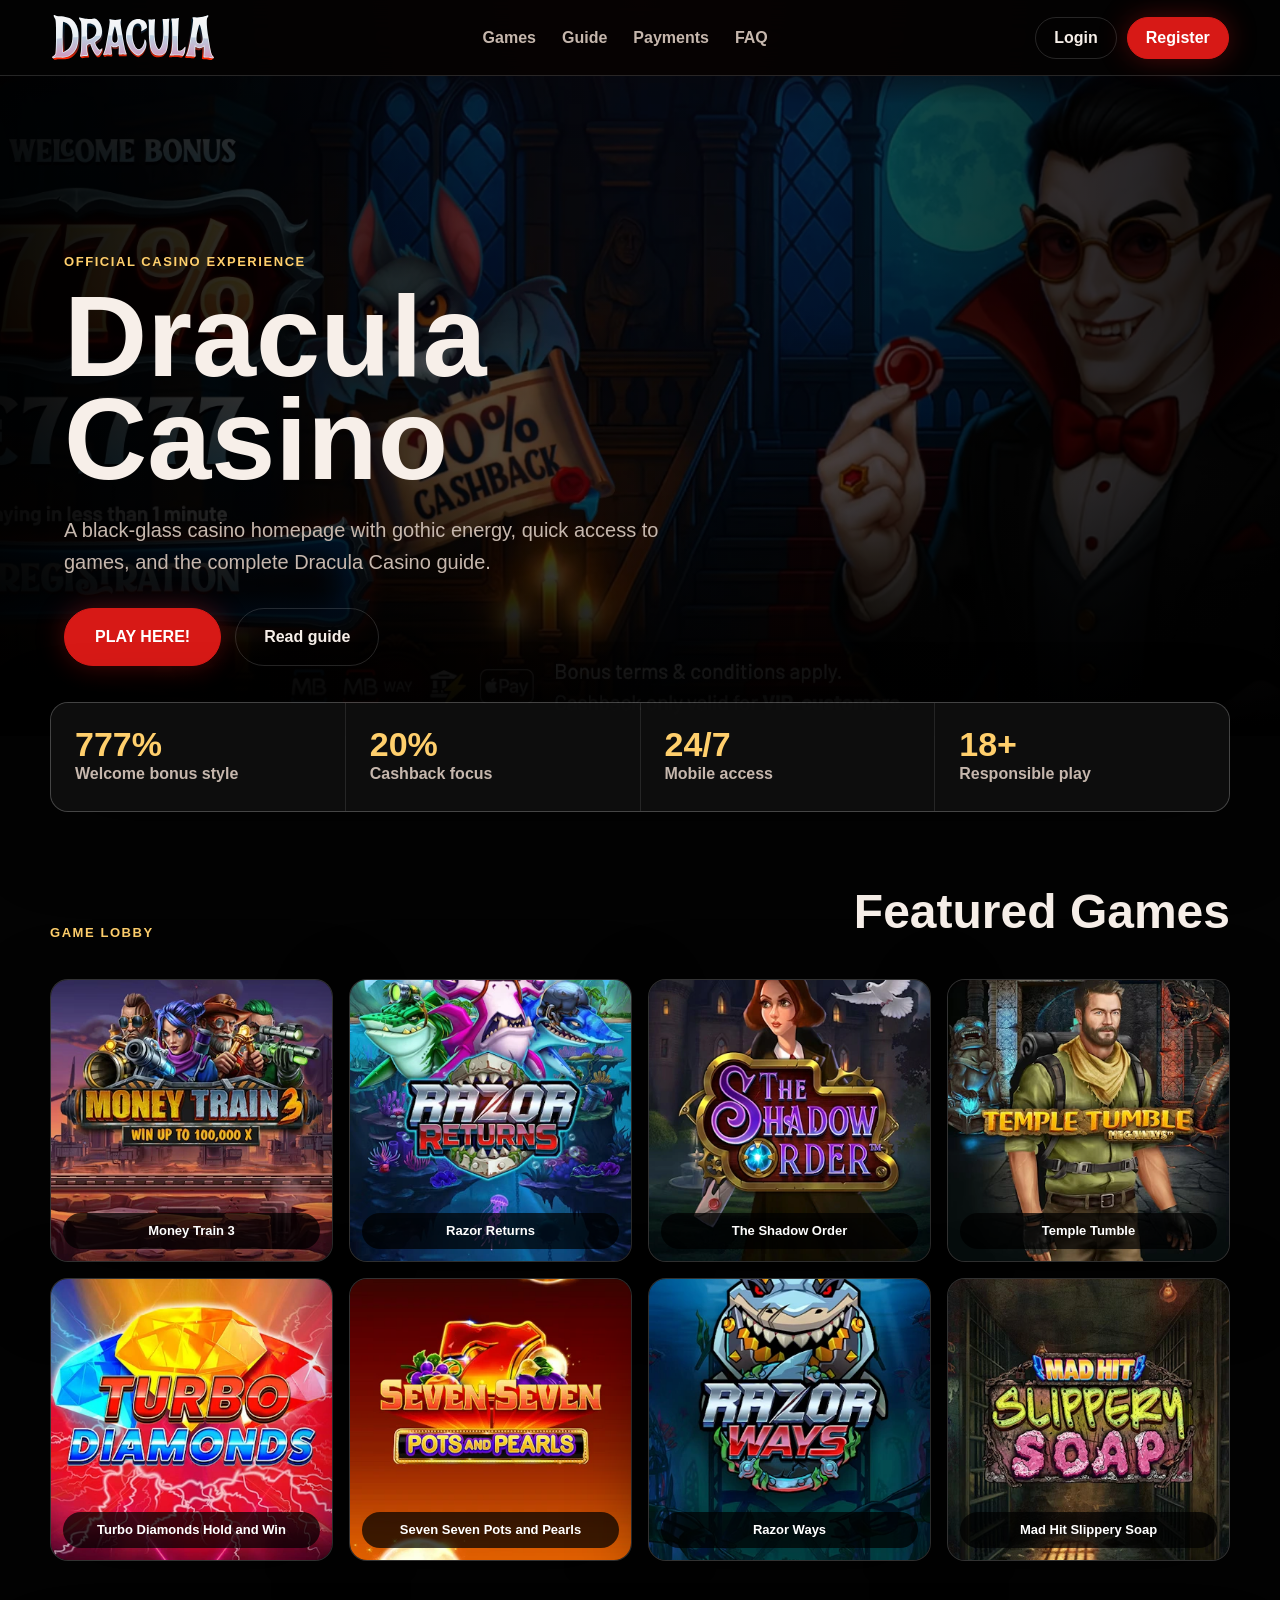
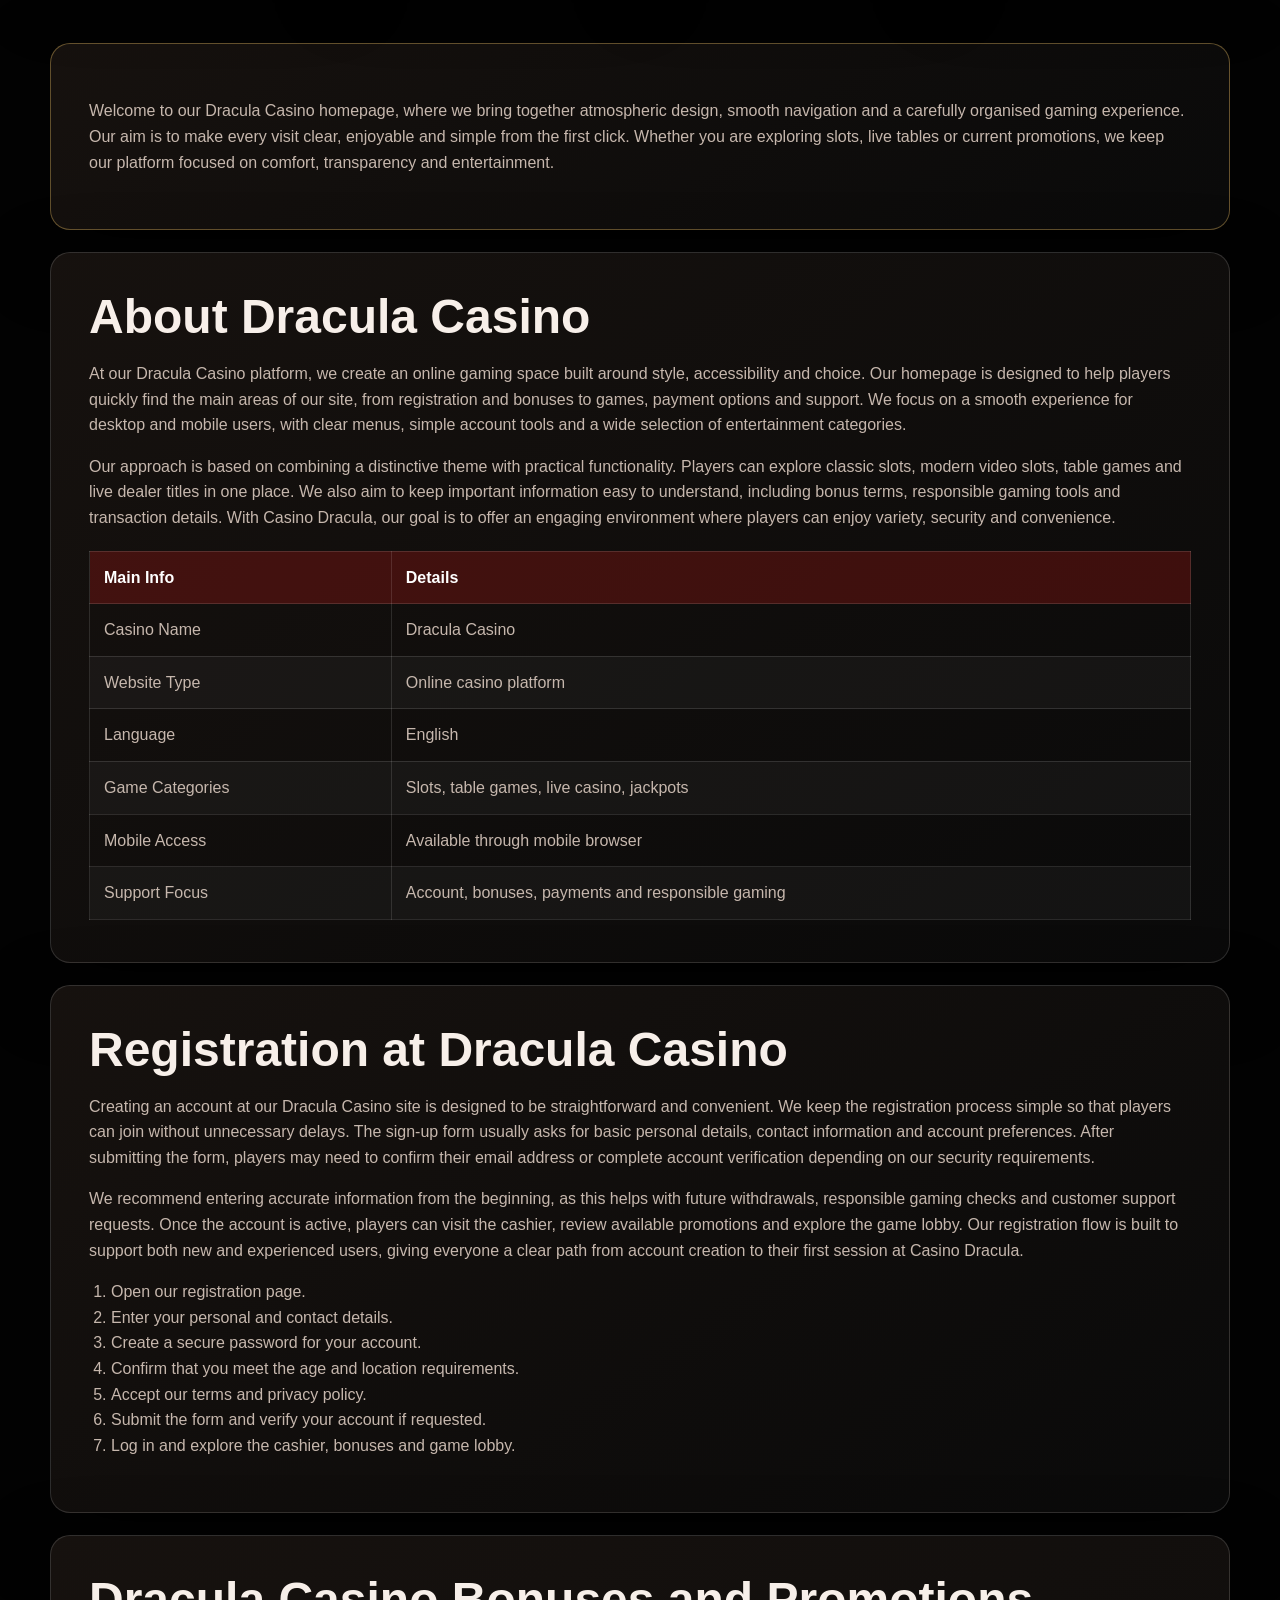
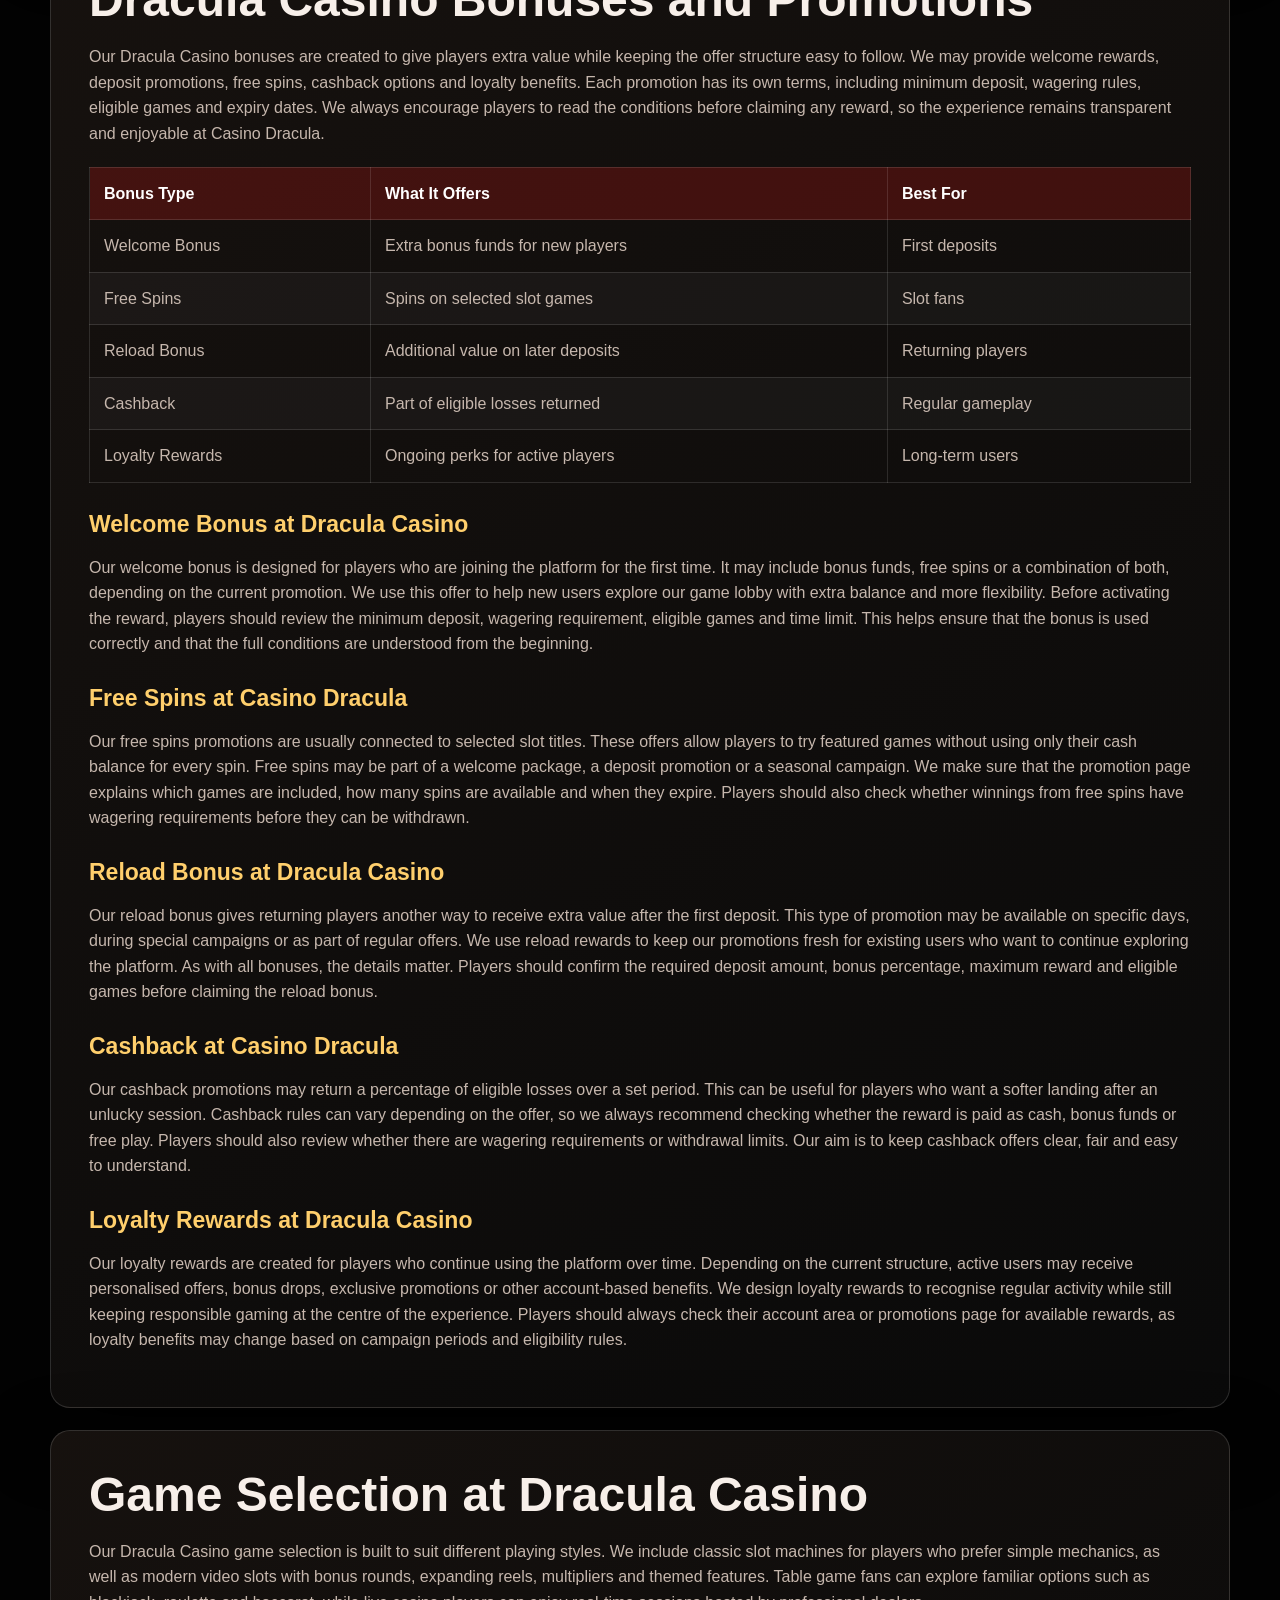
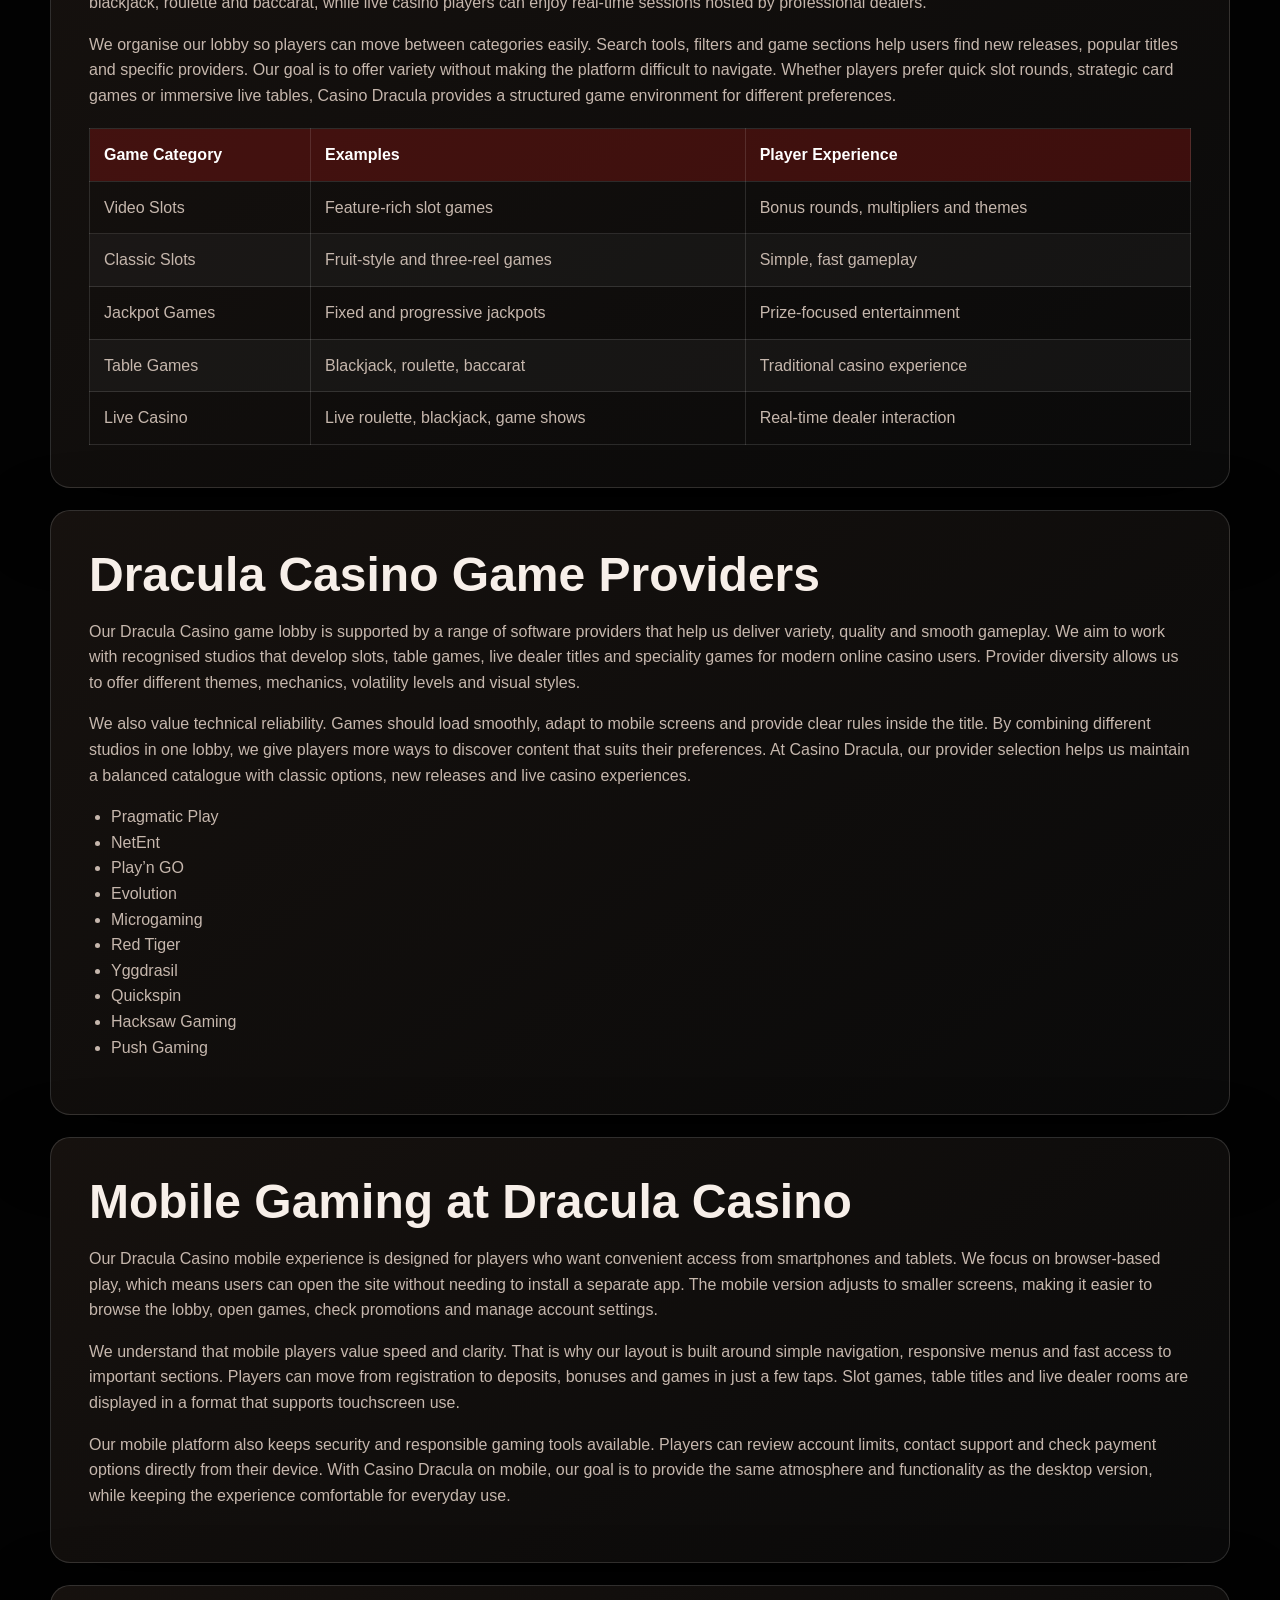
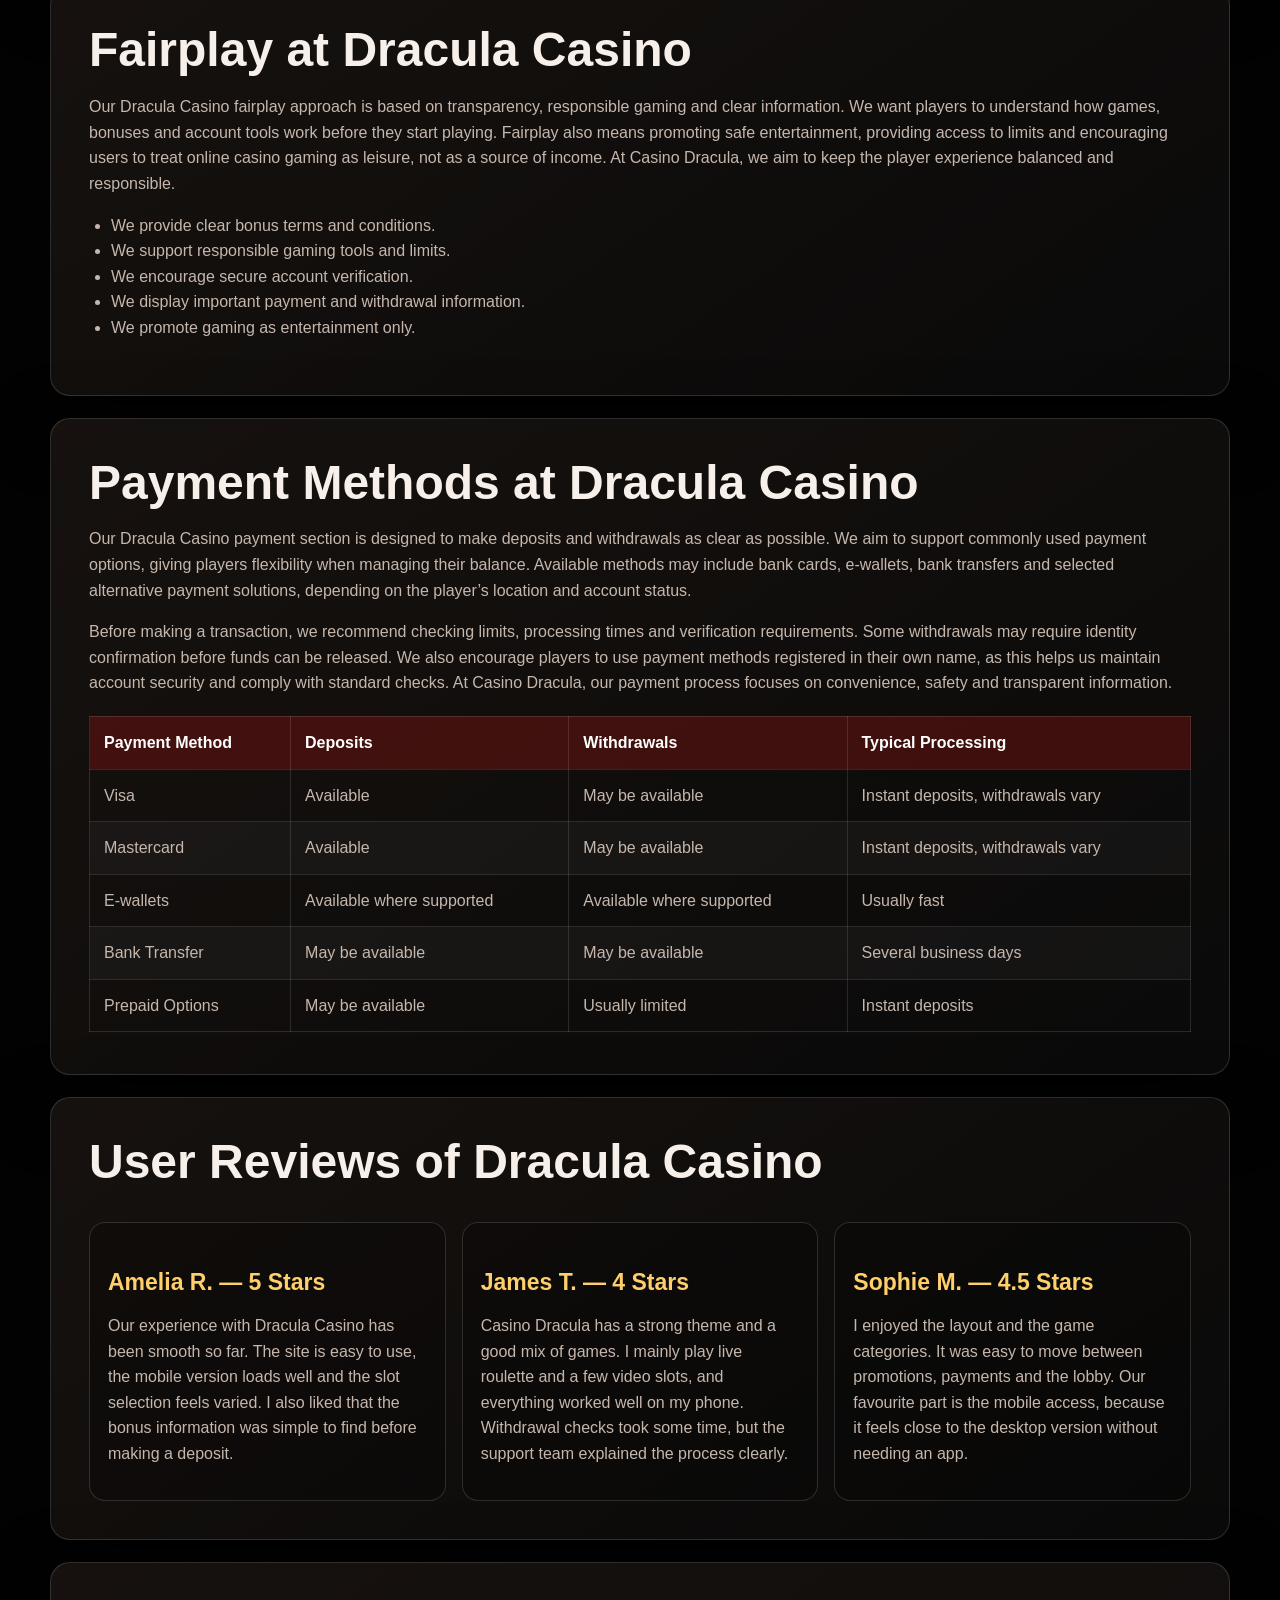
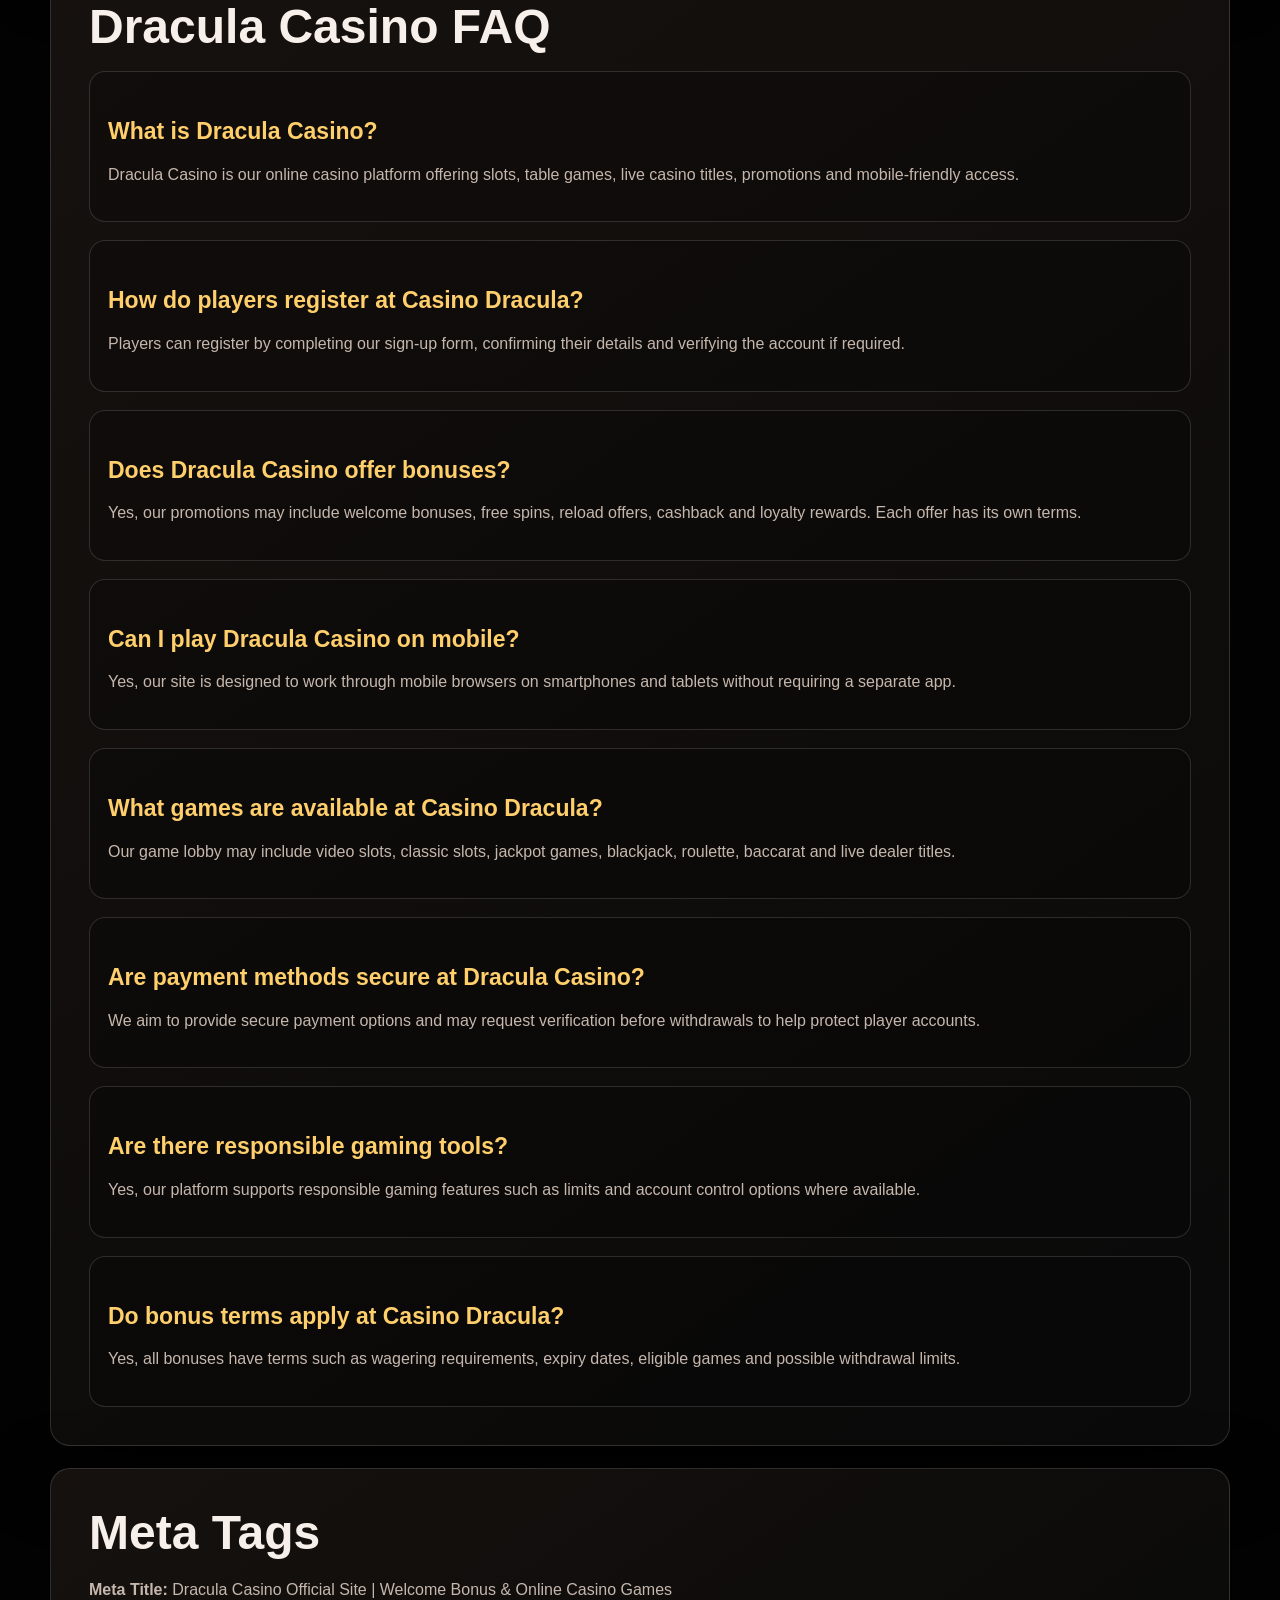
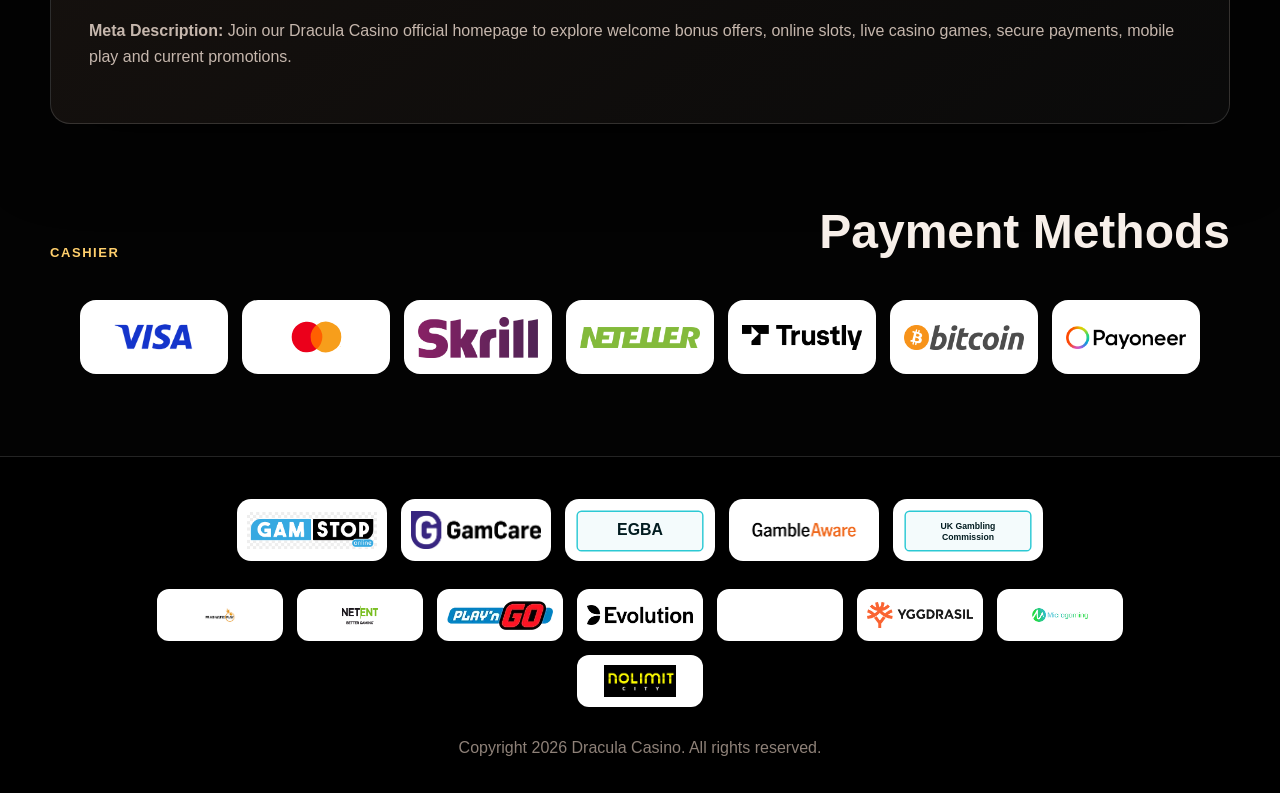
==== en-gb/index.html @ e49989ea "Add en-gb canonical home" ====
<!DOCTYPE html>
<html lang="en-GB">
<head>
  <meta charset="UTF-8">
  <meta name="viewport" content="width=device-width, initial-scale=1.0">
  <meta name="description" content="Join our Dracula Casino official homepage to explore welcome bonus offers, online slots, live casino games, secure payments, mobile play and current promotions.">
  <title>Dracula Casino Official Site | Welcome Bonus &amp; Online Casino Games</title>
  <link rel="canonical" href="/en-gb/">
  <link rel="alternate" hreflang="en" href="/en-gb/">
  <link rel="icon" href="../dracula casino images/favicon (6).ico">
  <link rel="stylesheet" href="../styles.css">
</head>
<body>
  <header class="site-header">
    <a class="brand" href="/" aria-label="Dracula Casino home">
      <img src="../dracula casino images/dracula casino.svg" alt="Dracula Casino logo">
    </a>
    <nav class="main-nav" aria-label="Main navigation">
      <a href="#games">Games</a>
      <a href="#content">Guide</a>
      <a href="#payments">Payments</a>
      <a href="#faq">FAQ</a>
    </nav>
    <div class="header-actions">
      <a class="ghost-button" href="/go/">Login</a>
      <a class="solid-button" href="/go/">Register</a>
    </div>
  </header>

  <main>
    <section class="hero">
      <div class="hero-bg">
        <img src="../dracula casino images/dracula casino.webp" alt="Dracula Casino banner">
      </div>
      <div class="hero-content">
        <p class="eyebrow">Official Casino Experience</p>
        <h1>Dracula Casino</h1>
        <p class="hero-text">A black-glass casino homepage with gothic energy, quick access to games, and the complete Dracula Casino guide.</p>
        <div class="hero-actions">
          <a class="cta-button" href="/go/">Play here!</a>
          <a class="outline-button" href="#content">Read guide</a>
        </div>
      </div>
    </section>

    <section class="stats-strip" aria-label="Casino highlights">
      <div><strong>777%</strong><span>Welcome bonus style</span></div>
      <div><strong>20%</strong><span>Cashback focus</span></div>
      <div><strong>24/7</strong><span>Mobile access</span></div>
      <div><strong>18+</strong><span>Responsible play</span></div>
    </section>

    <section class="games-band" id="games" aria-labelledby="games-title">
      <div class="section-heading">
        <p class="eyebrow">Game lobby</p>
        <h2 id="games-title">Featured Games</h2>
      </div>
      <div class="games-grid">
          <article class="game-card"><img src="../game images/money-train-3.webp" alt="Money Train 3"><span>Money Train 3</span></article>
          <article class="game-card"><img src="../game images/razor-returns.webp" alt="Razor Returns"><span>Razor Returns</span></article>
          <article class="game-card"><img src="../game images/the-shadow-order-pushgaming.webp" alt="The Shadow Order"><span>The Shadow Order</span></article>
          <article class="game-card"><img src="../game images/temple-tumble.webp" alt="Temple Tumble"><span>Temple Tumble</span></article>
          <article class="game-card"><img src="../game images/turbo-diamonds-hold-and-win.webp" alt="Turbo Diamonds Hold and Win"><span>Turbo Diamonds Hold and Win</span></article>
          <article class="game-card"><img src="../game images/seven-seven-pots-and-pearls.webp" alt="Seven Seven Pots and Pearls"><span>Seven Seven Pots and Pearls</span></article>
          <article class="game-card"><img src="../game images/razor-ways.webp" alt="Razor Ways"><span>Razor Ways</span></article>
          <article class="game-card"><img src="../game images/mad-hit-slippery-soap.webp" alt="Mad Hit Slippery Soap"><span>Mad Hit Slippery Soap</span></article>
      </div>
    </section>

    <section class="content-shell" id="content" aria-label="Dracula Casino homepage content">
      <section>
  <p>Welcome to our Dracula Casino homepage, where we bring together atmospheric design, smooth navigation and a carefully organised gaming experience. Our aim is to make every visit clear, enjoyable and simple from the first click. Whether you are exploring slots, live tables or current promotions, we keep our platform focused on comfort, transparency and entertainment.</p>
</section>

<section>
  <h2>About Dracula Casino</h2>
  <p>At our Dracula Casino platform, we create an online gaming space built around style, accessibility and choice. Our homepage is designed to help players quickly find the main areas of our site, from registration and bonuses to games, payment options and support. We focus on a smooth experience for desktop and mobile users, with clear menus, simple account tools and a wide selection of entertainment categories.</p>
  <p>Our approach is based on combining a distinctive theme with practical functionality. Players can explore classic slots, modern video slots, table games and live dealer titles in one place. We also aim to keep important information easy to understand, including bonus terms, responsible gaming tools and transaction details. With Casino Dracula, our goal is to offer an engaging environment where players can enjoy variety, security and convenience.</p>

  <table>
    <thead>
      <tr>
        <th>Main Info</th>
        <th>Details</th>
      </tr>
    </thead>
    <tbody>
      <tr>
        <td>Casino Name</td>
        <td>Dracula Casino</td>
      </tr>
      <tr>
        <td>Website Type</td>
        <td>Online casino platform</td>
      </tr>
      <tr>
        <td>Language</td>
        <td>English</td>
      </tr>
      <tr>
        <td>Game Categories</td>
        <td>Slots, table games, live casino, jackpots</td>
      </tr>
      <tr>
        <td>Mobile Access</td>
        <td>Available through mobile browser</td>
      </tr>
      <tr>
        <td>Support Focus</td>
        <td>Account, bonuses, payments and responsible gaming</td>
      </tr>
    </tbody>
  </table>
</section>

<section>
  <h2>Registration at Dracula Casino</h2>
  <p>Creating an account at our Dracula Casino site is designed to be straightforward and convenient. We keep the registration process simple so that players can join without unnecessary delays. The sign-up form usually asks for basic personal details, contact information and account preferences. After submitting the form, players may need to confirm their email address or complete account verification depending on our security requirements.</p>
  <p>We recommend entering accurate information from the beginning, as this helps with future withdrawals, responsible gaming checks and customer support requests. Once the account is active, players can visit the cashier, review available promotions and explore the game lobby. Our registration flow is built to support both new and experienced users, giving everyone a clear path from account creation to their first session at Casino Dracula.</p>

  <ol>
    <li>Open our registration page.</li>
    <li>Enter your personal and contact details.</li>
    <li>Create a secure password for your account.</li>
    <li>Confirm that you meet the age and location requirements.</li>
    <li>Accept our terms and privacy policy.</li>
    <li>Submit the form and verify your account if requested.</li>
    <li>Log in and explore the cashier, bonuses and game lobby.</li>
  </ol>
</section>

<section>
  <h2>Dracula Casino Bonuses and Promotions</h2>
  <p>Our Dracula Casino bonuses are created to give players extra value while keeping the offer structure easy to follow. We may provide welcome rewards, deposit promotions, free spins, cashback options and loyalty benefits. Each promotion has its own terms, including minimum deposit, wagering rules, eligible games and expiry dates. We always encourage players to read the conditions before claiming any reward, so the experience remains transparent and enjoyable at Casino Dracula.</p>

  <table>
    <thead>
      <tr>
        <th>Bonus Type</th>
        <th>What It Offers</th>
        <th>Best For</th>
      </tr>
    </thead>
    <tbody>
      <tr>
        <td>Welcome Bonus</td>
        <td>Extra bonus funds for new players</td>
        <td>First deposits</td>
      </tr>
      <tr>
        <td>Free Spins</td>
        <td>Spins on selected slot games</td>
        <td>Slot fans</td>
      </tr>
      <tr>
        <td>Reload Bonus</td>
        <td>Additional value on later deposits</td>
        <td>Returning players</td>
      </tr>
      <tr>
        <td>Cashback</td>
        <td>Part of eligible losses returned</td>
        <td>Regular gameplay</td>
      </tr>
      <tr>
        <td>Loyalty Rewards</td>
        <td>Ongoing perks for active players</td>
        <td>Long-term users</td>
      </tr>
    </tbody>
  </table>

  <h3>Welcome Bonus at Dracula Casino</h3>
  <p>Our welcome bonus is designed for players who are joining the platform for the first time. It may include bonus funds, free spins or a combination of both, depending on the current promotion. We use this offer to help new users explore our game lobby with extra balance and more flexibility. Before activating the reward, players should review the minimum deposit, wagering requirement, eligible games and time limit. This helps ensure that the bonus is used correctly and that the full conditions are understood from the beginning.</p>

  <h3>Free Spins at Casino Dracula</h3>
  <p>Our free spins promotions are usually connected to selected slot titles. These offers allow players to try featured games without using only their cash balance for every spin. Free spins may be part of a welcome package, a deposit promotion or a seasonal campaign. We make sure that the promotion page explains which games are included, how many spins are available and when they expire. Players should also check whether winnings from free spins have wagering requirements before they can be withdrawn.</p>

  <h3>Reload Bonus at Dracula Casino</h3>
  <p>Our reload bonus gives returning players another way to receive extra value after the first deposit. This type of promotion may be available on specific days, during special campaigns or as part of regular offers. We use reload rewards to keep our promotions fresh for existing users who want to continue exploring the platform. As with all bonuses, the details matter. Players should confirm the required deposit amount, bonus percentage, maximum reward and eligible games before claiming the reload bonus.</p>

  <h3>Cashback at Casino Dracula</h3>
  <p>Our cashback promotions may return a percentage of eligible losses over a set period. This can be useful for players who want a softer landing after an unlucky session. Cashback rules can vary depending on the offer, so we always recommend checking whether the reward is paid as cash, bonus funds or free play. Players should also review whether there are wagering requirements or withdrawal limits. Our aim is to keep cashback offers clear, fair and easy to understand.</p>

  <h3>Loyalty Rewards at Dracula Casino</h3>
  <p>Our loyalty rewards are created for players who continue using the platform over time. Depending on the current structure, active users may receive personalised offers, bonus drops, exclusive promotions or other account-based benefits. We design loyalty rewards to recognise regular activity while still keeping responsible gaming at the centre of the experience. Players should always check their account area or promotions page for available rewards, as loyalty benefits may change based on campaign periods and eligibility rules.</p>
</section>

<section>
  <h2>Game Selection at Dracula Casino</h2>
  <p>Our Dracula Casino game selection is built to suit different playing styles. We include classic slot machines for players who prefer simple mechanics, as well as modern video slots with bonus rounds, expanding reels, multipliers and themed features. Table game fans can explore familiar options such as blackjack, roulette and baccarat, while live casino players can enjoy real-time sessions hosted by professional dealers.</p>
  <p>We organise our lobby so players can move between categories easily. Search tools, filters and game sections help users find new releases, popular titles and specific providers. Our goal is to offer variety without making the platform difficult to navigate. Whether players prefer quick slot rounds, strategic card games or immersive live tables, Casino Dracula provides a structured game environment for different preferences.</p>

  <table>
    <thead>
      <tr>
        <th>Game Category</th>
        <th>Examples</th>
        <th>Player Experience</th>
      </tr>
    </thead>
    <tbody>
      <tr>
        <td>Video Slots</td>
        <td>Feature-rich slot games</td>
        <td>Bonus rounds, multipliers and themes</td>
      </tr>
      <tr>
        <td>Classic Slots</td>
        <td>Fruit-style and three-reel games</td>
        <td>Simple, fast gameplay</td>
      </tr>
      <tr>
        <td>Jackpot Games</td>
        <td>Fixed and progressive jackpots</td>
        <td>Prize-focused entertainment</td>
      </tr>
      <tr>
        <td>Table Games</td>
        <td>Blackjack, roulette, baccarat</td>
        <td>Traditional casino experience</td>
      </tr>
      <tr>
        <td>Live Casino</td>
        <td>Live roulette, blackjack, game shows</td>
        <td>Real-time dealer interaction</td>
      </tr>
    </tbody>
  </table>
</section>

<section>
  <h2>Dracula Casino Game Providers</h2>
  <p>Our Dracula Casino game lobby is supported by a range of software providers that help us deliver variety, quality and smooth gameplay. We aim to work with recognised studios that develop slots, table games, live dealer titles and speciality games for modern online casino users. Provider diversity allows us to offer different themes, mechanics, volatility levels and visual styles.</p>
  <p>We also value technical reliability. Games should load smoothly, adapt to mobile screens and provide clear rules inside the title. By combining different studios in one lobby, we give players more ways to discover content that suits their preferences. At Casino Dracula, our provider selection helps us maintain a balanced catalogue with classic options, new releases and live casino experiences.</p>

  <ul>
    <li>Pragmatic Play</li>
    <li>NetEnt</li>
    <li>Play’n GO</li>
    <li>Evolution</li>
    <li>Microgaming</li>
    <li>Red Tiger</li>
    <li>Yggdrasil</li>
    <li>Quickspin</li>
    <li>Hacksaw Gaming</li>
    <li>Push Gaming</li>
  </ul>
</section>

<section>
  <h2>Mobile Gaming at Dracula Casino</h2>
  <p>Our Dracula Casino mobile experience is designed for players who want convenient access from smartphones and tablets. We focus on browser-based play, which means users can open the site without needing to install a separate app. The mobile version adjusts to smaller screens, making it easier to browse the lobby, open games, check promotions and manage account settings.</p>
  <p>We understand that mobile players value speed and clarity. That is why our layout is built around simple navigation, responsive menus and fast access to important sections. Players can move from registration to deposits, bonuses and games in just a few taps. Slot games, table titles and live dealer rooms are displayed in a format that supports touchscreen use.</p>
  <p>Our mobile platform also keeps security and responsible gaming tools available. Players can review account limits, contact support and check payment options directly from their device. With Casino Dracula on mobile, our goal is to provide the same atmosphere and functionality as the desktop version, while keeping the experience comfortable for everyday use.</p>
</section>

<section>
  <h2>Fairplay at Dracula Casino</h2>
  <p>Our Dracula Casino fairplay approach is based on transparency, responsible gaming and clear information. We want players to understand how games, bonuses and account tools work before they start playing. Fairplay also means promoting safe entertainment, providing access to limits and encouraging users to treat online casino gaming as leisure, not as a source of income. At Casino Dracula, we aim to keep the player experience balanced and responsible.</p>

  <ul>
    <li>We provide clear bonus terms and conditions.</li>
    <li>We support responsible gaming tools and limits.</li>
    <li>We encourage secure account verification.</li>
    <li>We display important payment and withdrawal information.</li>
    <li>We promote gaming as entertainment only.</li>
  </ul>
</section>

<section>
  <h2>Payment Methods at Dracula Casino</h2>
  <p>Our Dracula Casino payment section is designed to make deposits and withdrawals as clear as possible. We aim to support commonly used payment options, giving players flexibility when managing their balance. Available methods may include bank cards, e-wallets, bank transfers and selected alternative payment solutions, depending on the player’s location and account status.</p>
  <p>Before making a transaction, we recommend checking limits, processing times and verification requirements. Some withdrawals may require identity confirmation before funds can be released. We also encourage players to use payment methods registered in their own name, as this helps us maintain account security and comply with standard checks. At Casino Dracula, our payment process focuses on convenience, safety and transparent information.</p>

  <table>
    <thead>
      <tr>
        <th>Payment Method</th>
        <th>Deposits</th>
        <th>Withdrawals</th>
        <th>Typical Processing</th>
      </tr>
    </thead>
    <tbody>
      <tr>
        <td>Visa</td>
        <td>Available</td>
        <td>May be available</td>
        <td>Instant deposits, withdrawals vary</td>
      </tr>
      <tr>
        <td>Mastercard</td>
        <td>Available</td>
        <td>May be available</td>
        <td>Instant deposits, withdrawals vary</td>
      </tr>
      <tr>
        <td>E-wallets</td>
        <td>Available where supported</td>
        <td>Available where supported</td>
        <td>Usually fast</td>
      </tr>
      <tr>
        <td>Bank Transfer</td>
        <td>May be available</td>
        <td>May be available</td>
        <td>Several business days</td>
      </tr>
      <tr>
        <td>Prepaid Options</td>
        <td>May be available</td>
        <td>Usually limited</td>
        <td>Instant deposits</td>
      </tr>
    </tbody>
  </table>
</section>

<section>
  <h2>User Reviews of Dracula Casino</h2>

  <article>
    <h3>Amelia R. — 5 Stars</h3>
    <p>Our experience with Dracula Casino has been smooth so far. The site is easy to use, the mobile version loads well and the slot selection feels varied. I also liked that the bonus information was simple to find before making a deposit.</p>
  </article>

  <article>
    <h3>James T. — 4 Stars</h3>
    <p>Casino Dracula has a strong theme and a good mix of games. I mainly play live roulette and a few video slots, and everything worked well on my phone. Withdrawal checks took some time, but the support team explained the process clearly.</p>
  </article>

  <article>
    <h3>Sophie M. — 4.5 Stars</h3>
    <p>I enjoyed the layout and the game categories. It was easy to move between promotions, payments and the lobby. Our favourite part is the mobile access, because it feels close to the desktop version without needing an app.</p>
  </article>
</section>

<section>
  <h2>Dracula Casino FAQ</h2>

  <div>
    <h3>What is Dracula Casino?</h3>
    <p>Dracula Casino is our online casino platform offering slots, table games, live casino titles, promotions and mobile-friendly access.</p>
  </div>

  <div>
    <h3>How do players register at Casino Dracula?</h3>
    <p>Players can register by completing our sign-up form, confirming their details and verifying the account if required.</p>
  </div>

  <div>
    <h3>Does Dracula Casino offer bonuses?</h3>
    <p>Yes, our promotions may include welcome bonuses, free spins, reload offers, cashback and loyalty rewards. Each offer has its own terms.</p>
  </div>

  <div>
    <h3>Can I play Dracula Casino on mobile?</h3>
    <p>Yes, our site is designed to work through mobile browsers on smartphones and tablets without requiring a separate app.</p>
  </div>

  <div>
    <h3>What games are available at Casino Dracula?</h3>
    <p>Our game lobby may include video slots, classic slots, jackpot games, blackjack, roulette, baccarat and live dealer titles.</p>
  </div>

  <div>
    <h3>Are payment methods secure at Dracula Casino?</h3>
    <p>We aim to provide secure payment options and may request verification before withdrawals to help protect player accounts.</p>
  </div>

  <div>
    <h3>Are there responsible gaming tools?</h3>
    <p>Yes, our platform supports responsible gaming features such as limits and account control options where available.</p>
  </div>

  <div>
    <h3>Do bonus terms apply at Casino Dracula?</h3>
    <p>Yes, all bonuses have terms such as wagering requirements, expiry dates, eligible games and possible withdrawal limits.</p>
  </div>
</section>

<section>
  <h2>Meta Tags</h2>

  <p><strong>Meta Title:</strong> Dracula Casino Official Site | Welcome Bonus & Online Casino Games</p>
  <p><strong>Meta Description:</strong> Join our Dracula Casino official homepage to explore welcome bonus offers, online slots, live casino games, secure payments, mobile play and current promotions.</p>
</section>
    </section>

    <section class="payments-band" id="payments" aria-labelledby="payments-title">
      <div class="section-heading">
        <p class="eyebrow">Cashier</p>
        <h2 id="payments-title">Payment Methods</h2>
      </div>
      <div class="payment-grid">
          <img src="../payment methods/visa-method.png" alt="Visa">
          <img src="../payment methods/mastercard-method.svg" alt="Mastercard">
          <img src="../payment methods/skrill-method.png" alt="Skrill">
          <img src="../payment methods/neteller-method.png" alt="Neteller">
          <img src="../payment methods/trustly-method.webp" alt="Trustly">
          <img src="../payment methods/bitcoin-method.png" alt="Bitcoin">
          <img src="../payment methods/payoneer-method.png" alt="Payoneer">
      </div>
    </section>
  </main>

  <footer class="site-footer">
    <section class="trust-row" aria-label="Trust organisations">
      <a href="https://www.gamstop.co.uk/" target="_blank" rel="noopener noreferrer"><img src="../trust badges/gamstop.png" alt="Gamstop"></a>
      <a href="https://www.gamcare.org.uk/" target="_blank" rel="noopener noreferrer"><img src="../trust badges/GamCare.png" alt="GamCare"></a>
      <a href="https://www.egba.eu/" target="_blank" rel="noopener noreferrer"><img src="../trust badges/egba.svg" alt="EGBA"></a>
      <a href="https://www.begambleaware.org/" target="_blank" rel="noopener noreferrer"><img src="../trust badges/gambleaware.png" alt="BeGambleAware"></a>
      <a href="https://www.gamblingcommission.gov.uk/" target="_blank" rel="noopener noreferrer"><img src="../trust badges/uk-gambling-commission.svg" alt="UK Gambling Commission"></a>
    </section>
    <section class="provider-row" aria-label="Game providers">
      <img src="../providers/pragmatic-play-logo-png.png" alt="Pragmatic Play">
          <img src="../providers/netentlogo.png" alt="NetEnt">
          <img src="../providers/playngo.webp" alt="Play n GO">
          <img src="../providers/evolution.png" alt="Evolution">
          <img src="../providers/quickspin.png" alt="Quickspin">
          <img src="../providers/Yggdrasil Gaming_Logo_1.png" alt="Yggdrasil Gaming">
          <img src="../providers/microgaming-logo.png" alt="Microgaming">
          <img src="../providers/nolimit city.png" alt="Nolimit City">
    </section>
    <p>Copyright 2026 Dracula Casino. All rights reserved.</p>
  </footer>

  <script src="../script.js"></script>
</body>
</html>
---- styles.css ----
:root {
  --bg: #030303;
  --panel: #101010;
  --panel-soft: #17120f;
  --red: #d71916;
  --red-dark: #7a0c0b;
  --gold: #ffcf6c;
  --text: #f7efe9;
  --muted: #c6b7ad;
  --line: rgba(255, 255, 255, 0.14);
  --shadow: 0 24px 70px rgba(0, 0, 0, 0.5);
}

* { box-sizing: border-box; }
html { scroll-behavior: smooth; }
body {
  margin: 0;
  background: radial-gradient(circle at 50% 0%, rgba(215, 25, 22, 0.18), transparent 36rem), var(--bg);
  color: var(--text);
  font-family: Arial, Helvetica, sans-serif;
  line-height: 1.6;
}
img { display: block; max-width: 100%; }
a { color: inherit; }

.site-header {
  position: sticky;
  top: 0;
  z-index: 20;
  min-height: 76px;
  display: grid;
  grid-template-columns: auto 1fr auto;
  align-items: center;
  gap: 24px;
  padding: 12px clamp(16px, 4vw, 56px);
  border-bottom: 1px solid var(--line);
  background: rgba(3, 3, 3, 0.88);
  backdrop-filter: blur(16px);
}
.brand img { width: 164px; }
.main-nav { display: flex; justify-content: center; gap: 26px; }
.main-nav a,
.header-actions a,
.cta-button,
.outline-button {
  text-decoration: none;
  font-weight: 800;
}
.main-nav a { color: var(--muted); }
.main-nav a:hover { color: var(--gold); }
.header-actions { display: flex; gap: 10px; }
.ghost-button,
.solid-button,
.outline-button,
.cta-button {
  min-height: 42px;
  display: inline-flex;
  align-items: center;
  justify-content: center;
  border-radius: 999px;
  padding: 0 18px;
}
.ghost-button,
.outline-button { border: 1px solid var(--line); color: var(--text); }
.solid-button,
.cta-button { border: 1px solid var(--red); background: var(--red); color: #fff; box-shadow: 0 0 28px rgba(215, 25, 22, 0.35); }
.cta-button { min-height: 58px; padding: 0 30px; text-transform: uppercase; animation: glow 1.6s ease-in-out infinite; }
.outline-button { min-height: 58px; padding: 0 28px; }

.hero {
  position: relative;
  min-height: 660px;
  display: grid;
  align-items: end;
  overflow: hidden;
  padding: 120px clamp(16px, 5vw, 72px) 70px;
}
.hero-bg { position: absolute; inset: 0; }
.hero-bg::after {
  content: "";
  position: absolute;
  inset: 0;
  background: linear-gradient(90deg, rgba(0,0,0,0.94), rgba(0,0,0,0.48), rgba(0,0,0,0.88)), linear-gradient(0deg, #030303 0%, transparent 42%);
}
.hero-bg img { width: 100%; height: 100%; object-fit: cover; opacity: 0.78; }
.hero-content { position: relative; width: min(760px, 100%); }
.eyebrow { margin: 0 0 12px; color: var(--gold); font-size: 13px; font-weight: 900; letter-spacing: 0.12em; text-transform: uppercase; }
h1 { margin: 0; font-size: clamp(54px, 9vw, 118px); line-height: 0.9; letter-spacing: 0; }
.hero-text { width: min(620px, 100%); margin: 22px 0 30px; color: var(--muted); font-size: 20px; }
.hero-actions { display: flex; flex-wrap: wrap; gap: 14px; }

@keyframes glow {
  0%, 100% { transform: scale(1); box-shadow: 0 0 24px rgba(215, 25, 22, 0.35); }
  50% { transform: scale(1.035); box-shadow: 0 0 44px rgba(255, 207, 108, 0.32); }
}

.stats-strip {
  width: min(1180px, calc(100% - 32px));
  display: grid;
  grid-template-columns: repeat(4, 1fr);
  gap: 1px;
  margin: -34px auto 74px;
  position: relative;
  z-index: 3;
  overflow: hidden;
  border: 1px solid var(--line);
  border-radius: 18px;
  background: var(--line);
  box-shadow: var(--shadow);
}
.stats-strip div { background: rgba(13, 13, 13, 0.96); padding: 24px; }
.stats-strip strong { display: block; color: var(--gold); font-size: 34px; line-height: 1; }
.stats-strip span { color: var(--muted); font-weight: 700; }

.games-band,
.payments-band,
.content-shell {
  width: min(1180px, calc(100% - 32px));
  margin: 0 auto 82px;
}
.section-heading { display: flex; align-items: end; justify-content: space-between; gap: 24px; margin-bottom: 24px; }
h2 { margin: 0 0 18px; color: var(--text); font-size: clamp(30px, 4vw, 48px); line-height: 1.08; letter-spacing: 0; }
h3 { margin: 28px 0 10px; color: var(--gold); font-size: 23px; line-height: 1.2; letter-spacing: 0; }
p, li, td, th { color: var(--muted); }

.games-grid { display: grid; grid-template-columns: repeat(4, 1fr); gap: 16px; }
.game-card { position: relative; aspect-ratio: 1; overflow: hidden; border: 1px solid var(--line); border-radius: 18px; background: var(--panel); box-shadow: var(--shadow); }
.game-card img { width: 100%; height: 100%; object-fit: cover; transition: transform 220ms ease; }
.game-card:hover img { transform: scale(1.06); }
.game-card span { position: absolute; left: 12px; right: 12px; bottom: 12px; border-radius: 999px; background: rgba(0,0,0,0.72); color: #fff; font-size: 13px; font-weight: 900; padding: 8px 10px; text-align: center; }

.content-shell > section {
  margin-bottom: 22px;
  border: 1px solid var(--line);
  border-radius: 20px;
  background: linear-gradient(145deg, rgba(23, 18, 15, 0.96), rgba(10, 10, 10, 0.98));
  padding: clamp(22px, 4vw, 38px);
  box-shadow: var(--shadow);
}
.content-shell > section:first-child { border-color: rgba(255, 207, 108, 0.35); }
.content-shell table { width: 100%; min-width: 640px; border-collapse: collapse; margin: 20px 0 4px; overflow: hidden; }
.content-shell table th,
.content-shell table td { border: 1px solid rgba(255,255,255,0.12); padding: 13px 14px; text-align: left; vertical-align: top; }
.content-shell table th { background: rgba(215, 25, 22, 0.24); color: #fff; }
.content-shell table tbody tr:nth-child(even) { background: rgba(255,255,255,0.035); }
.content-shell ul,
.content-shell ol { padding-left: 22px; }
.content-shell article,
.content-shell section div { border-top: 1px solid var(--line); margin-top: 18px; padding-top: 18px; }
.content-shell section:has(h2 + article) { display: grid; grid-template-columns: repeat(3, 1fr); gap: 16px; }
.content-shell section:has(h2 + article) h2 { grid-column: 1 / -1; }
.content-shell section:has(h2 + article) article { border: 1px solid var(--line); border-radius: 16px; background: rgba(0,0,0,0.22); padding: 18px; margin: 0; }
.content-shell section:has(h2 + div) div { border: 1px solid var(--line); border-radius: 16px; background: rgba(0,0,0,0.2); padding: 18px; }

.payment-grid,
.provider-row,
.trust-row { display: flex; flex-wrap: wrap; justify-content: center; align-items: center; gap: 14px; }
.payment-grid img { width: 148px; height: 74px; object-fit: contain; border-radius: 16px; background: #fff; padding: 14px; }
.site-footer { border-top: 1px solid var(--line); background: #000; padding: 42px 16px 32px; }
.trust-row a { display: grid; place-items: center; width: 150px; height: 62px; border-radius: 14px; background: #fff; padding: 10px; }
.trust-row img { max-height: 100%; object-fit: contain; }
.provider-row { width: min(980px, 100%); margin: 28px auto; }
.provider-row img { width: 126px; height: 52px; object-fit: contain; border-radius: 12px; background: #fff; padding: 10px; }
.site-footer p { margin: 0; text-align: center; color: #8e8178; }

@media (max-width: 860px) {
  .site-header { grid-template-columns: auto auto; gap: 10px; min-height: 62px; }
  .brand img { width: 108px; }
  .main-nav { display: none; }
  .header-actions { justify-content: end; }
  .ghost-button,
  .solid-button { min-height: 34px; padding: 0 12px; font-size: 13px; }
  .hero { min-height: 560px; padding-top: 96px; }
  .stats-strip { grid-template-columns: repeat(2, 1fr); margin-bottom: 50px; }
  .games-grid { grid-template-columns: repeat(2, 1fr); }
  .content-shell section:has(h2 + article) { grid-template-columns: 1fr; }
  .content-shell table { min-width: 560px; }
}

@media (max-width: 520px) {
  .hero { min-height: 500px; padding-bottom: 46px; }
  h1 { font-size: 54px; }
  .hero-text { font-size: 17px; }
  .stats-strip { grid-template-columns: 1fr; }
  .content-shell > section { border-radius: 16px; }
  .payment-grid img,
  .trust-row a { width: 132px; }
}
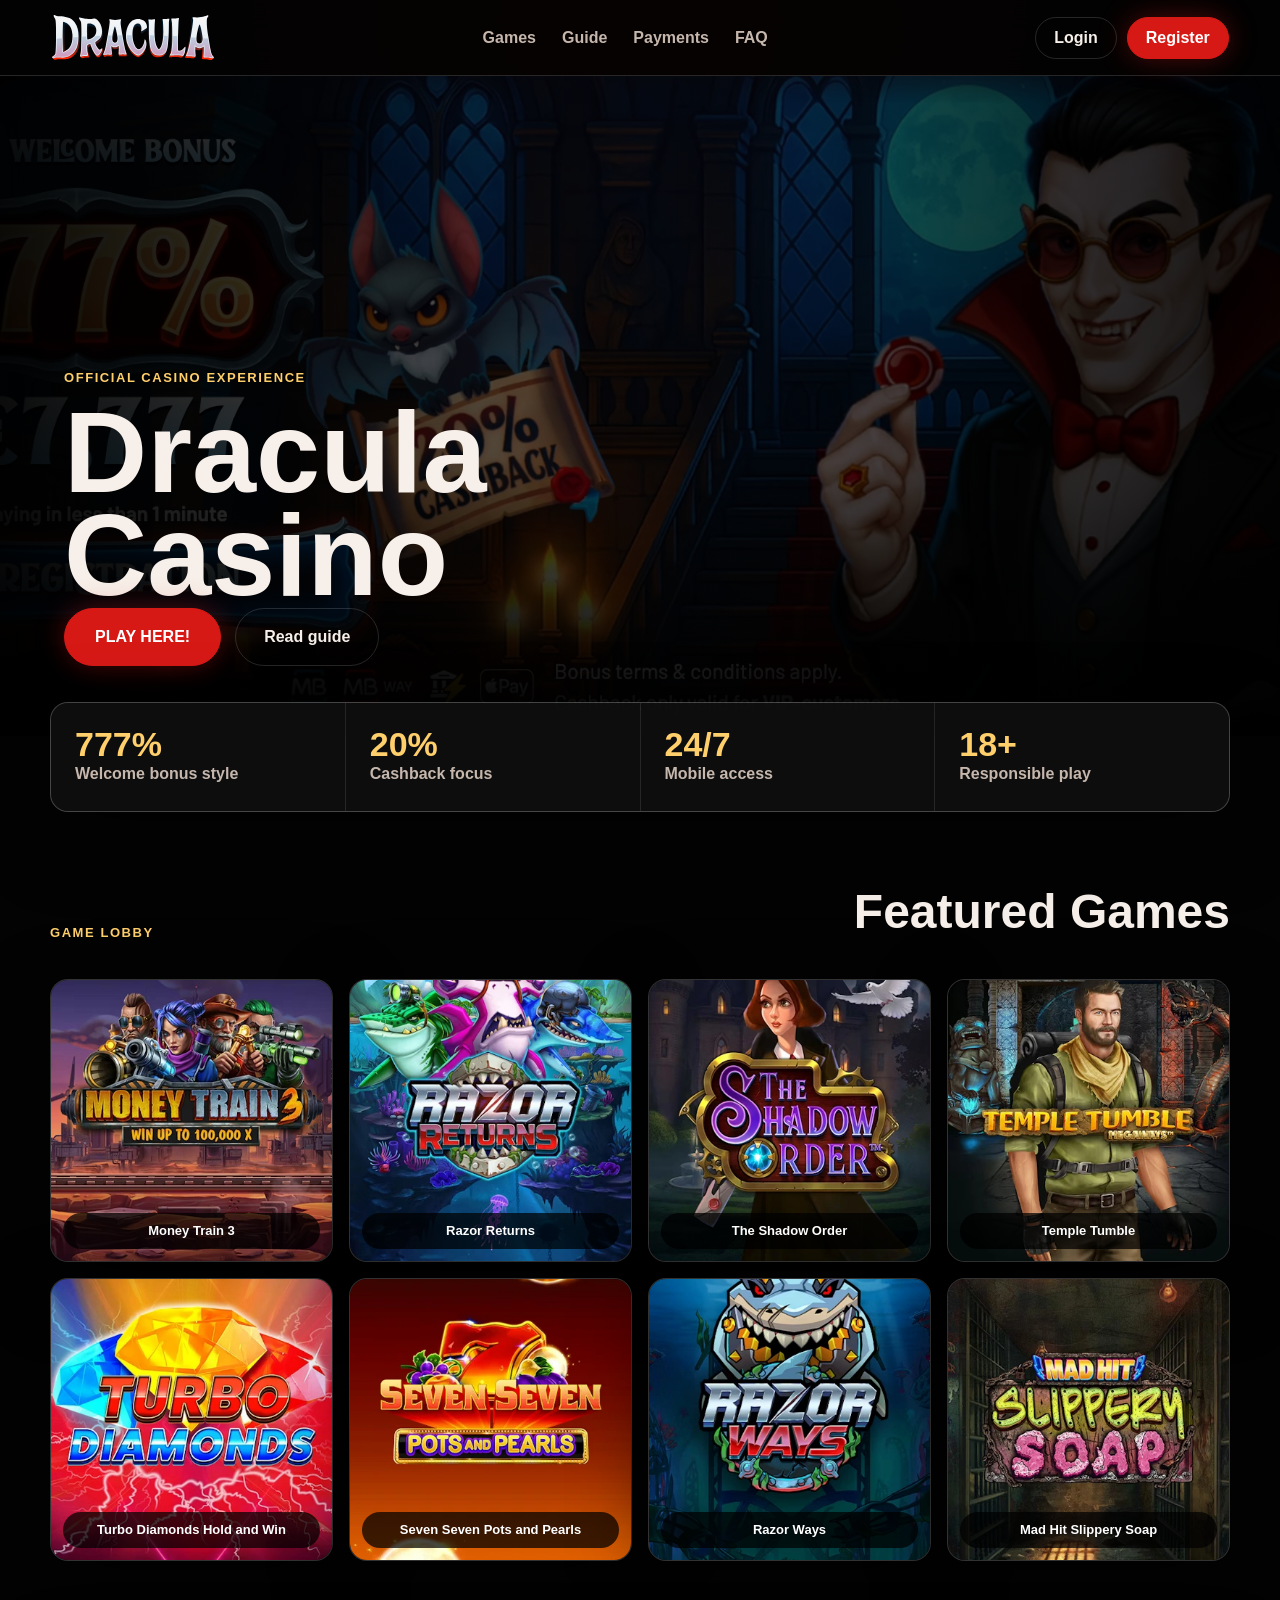
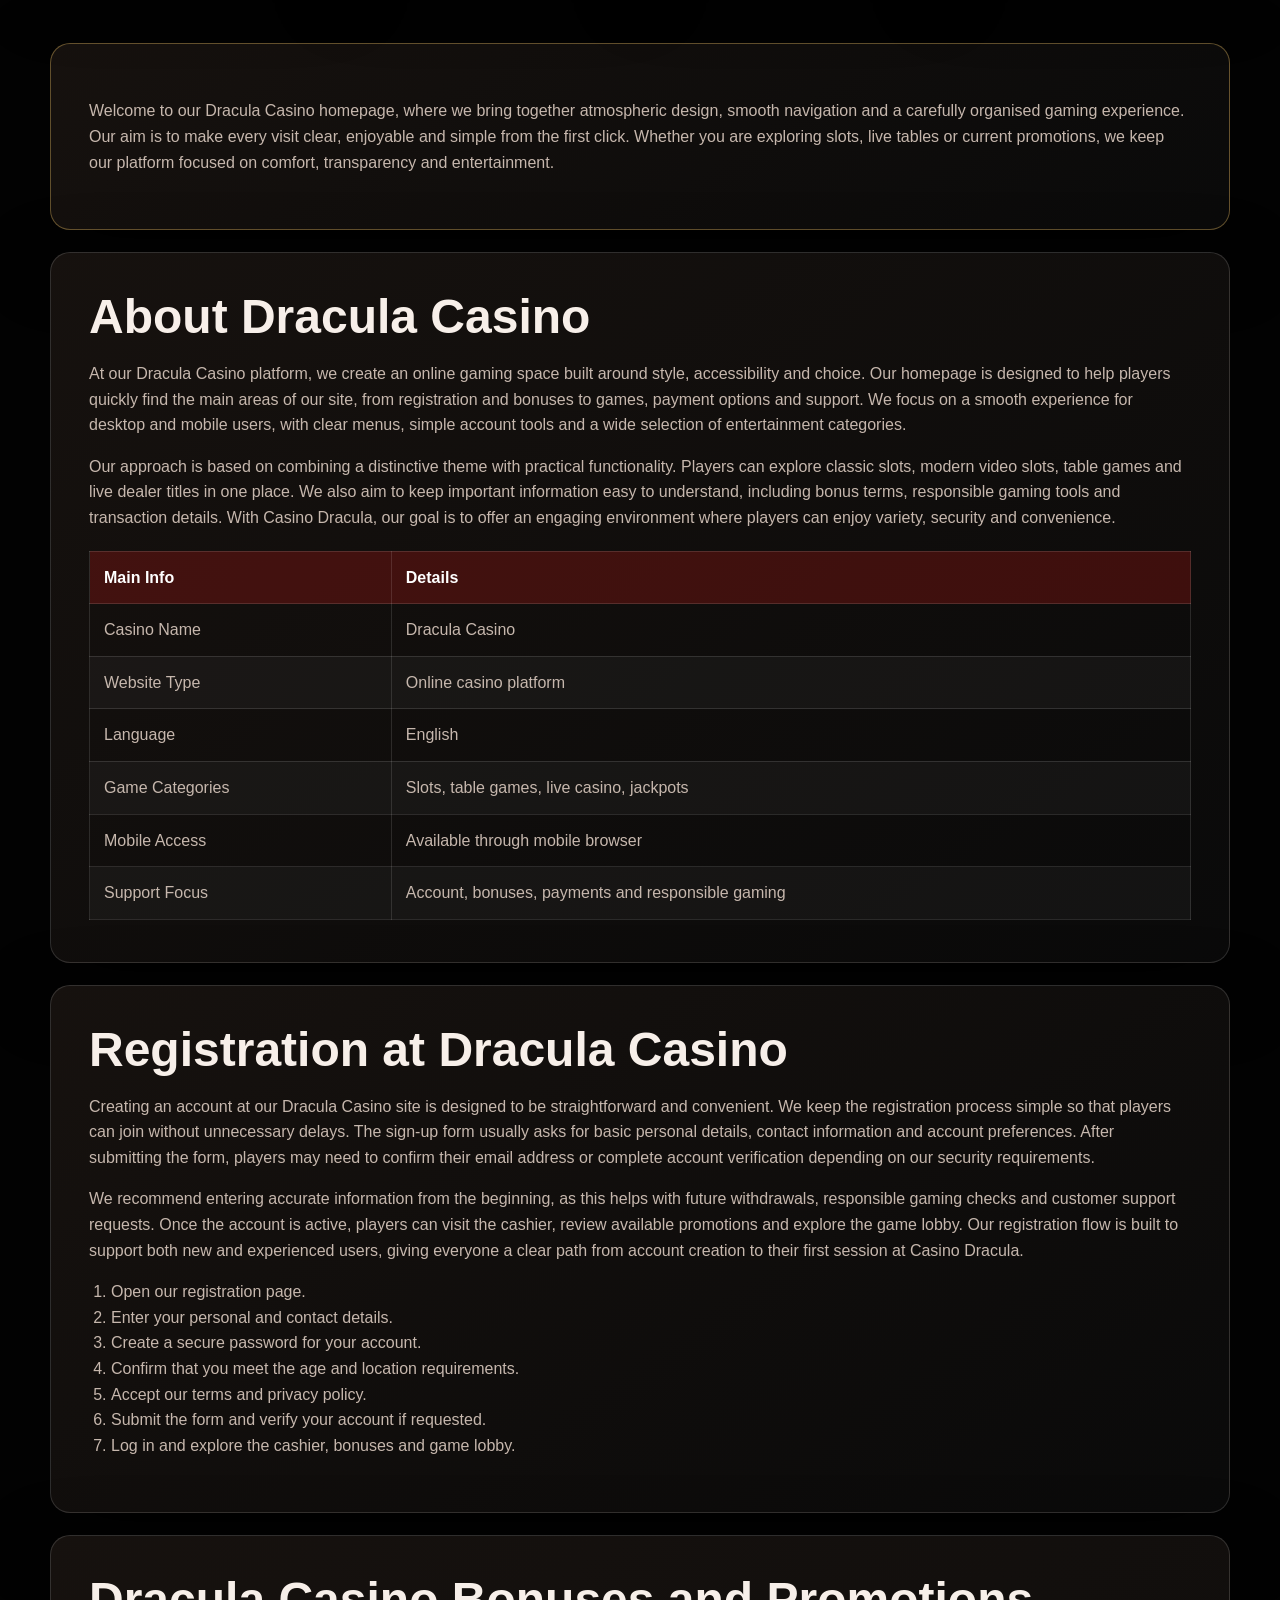
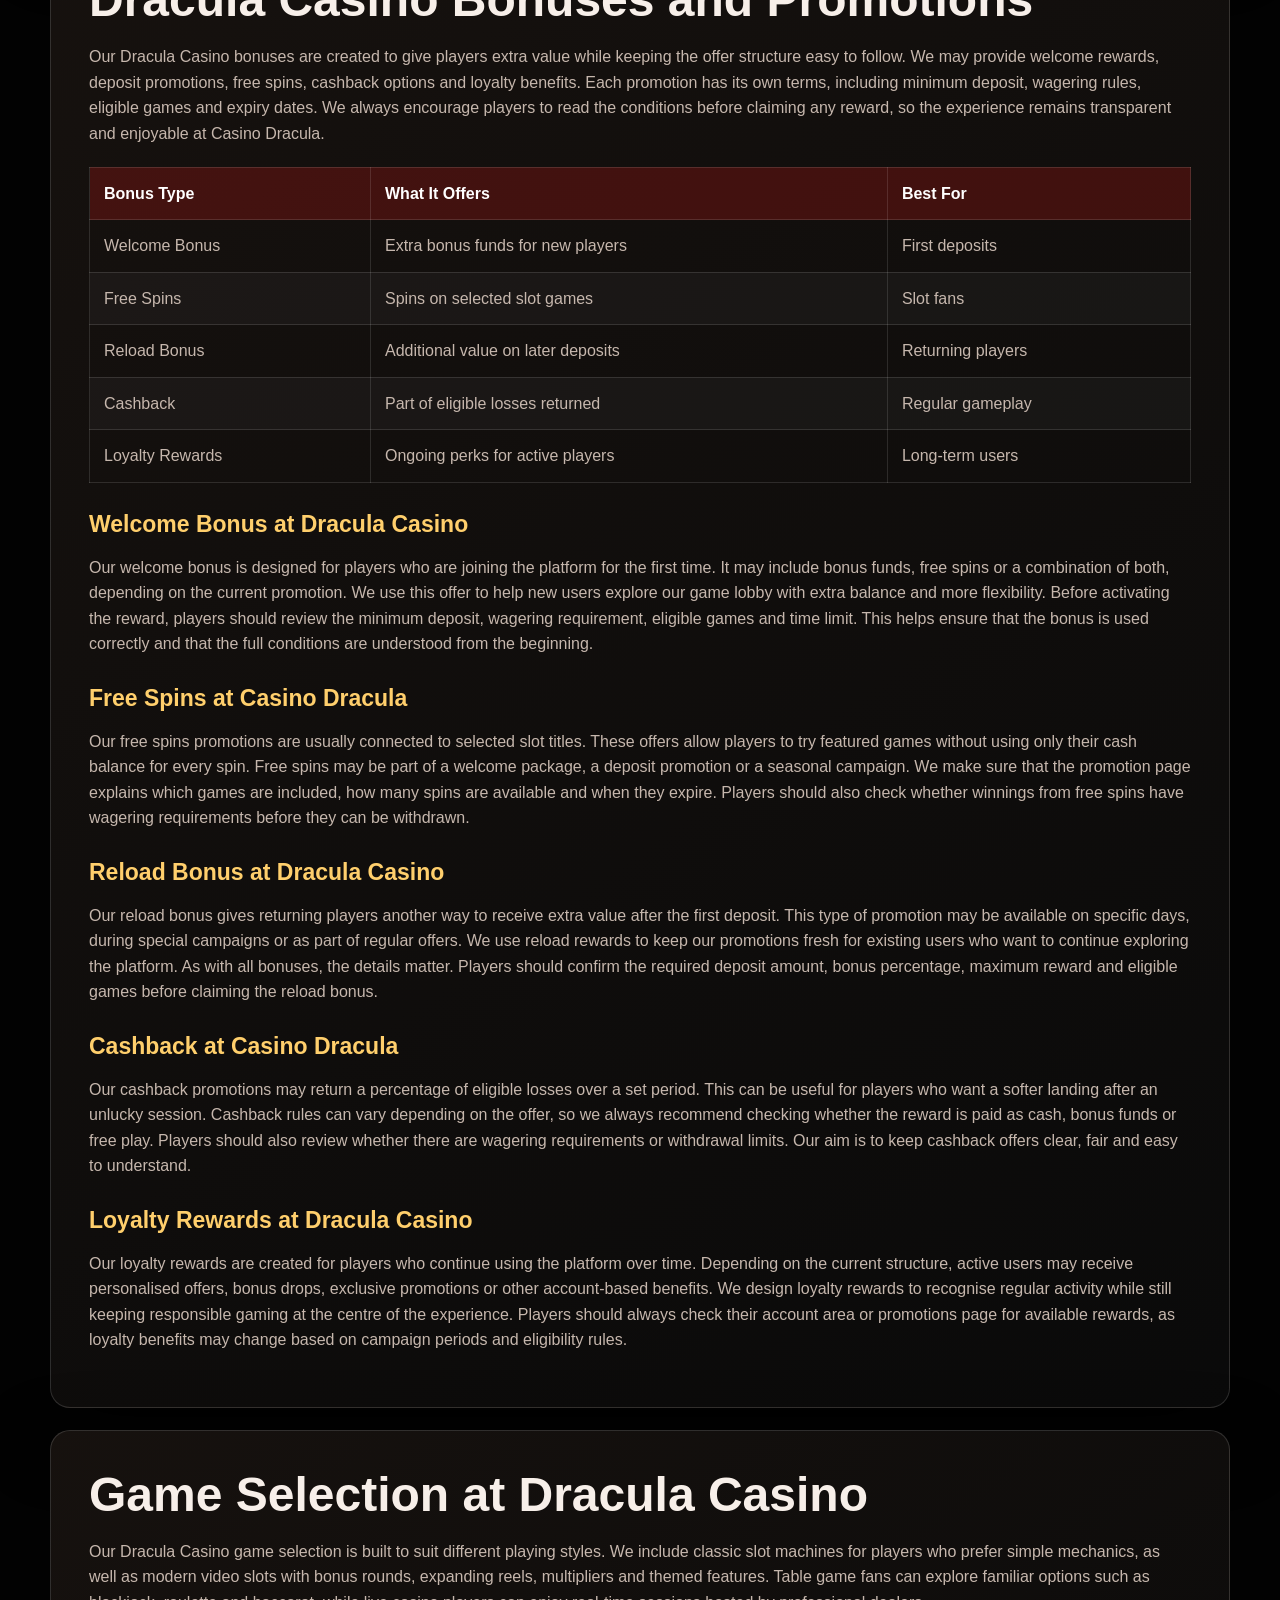
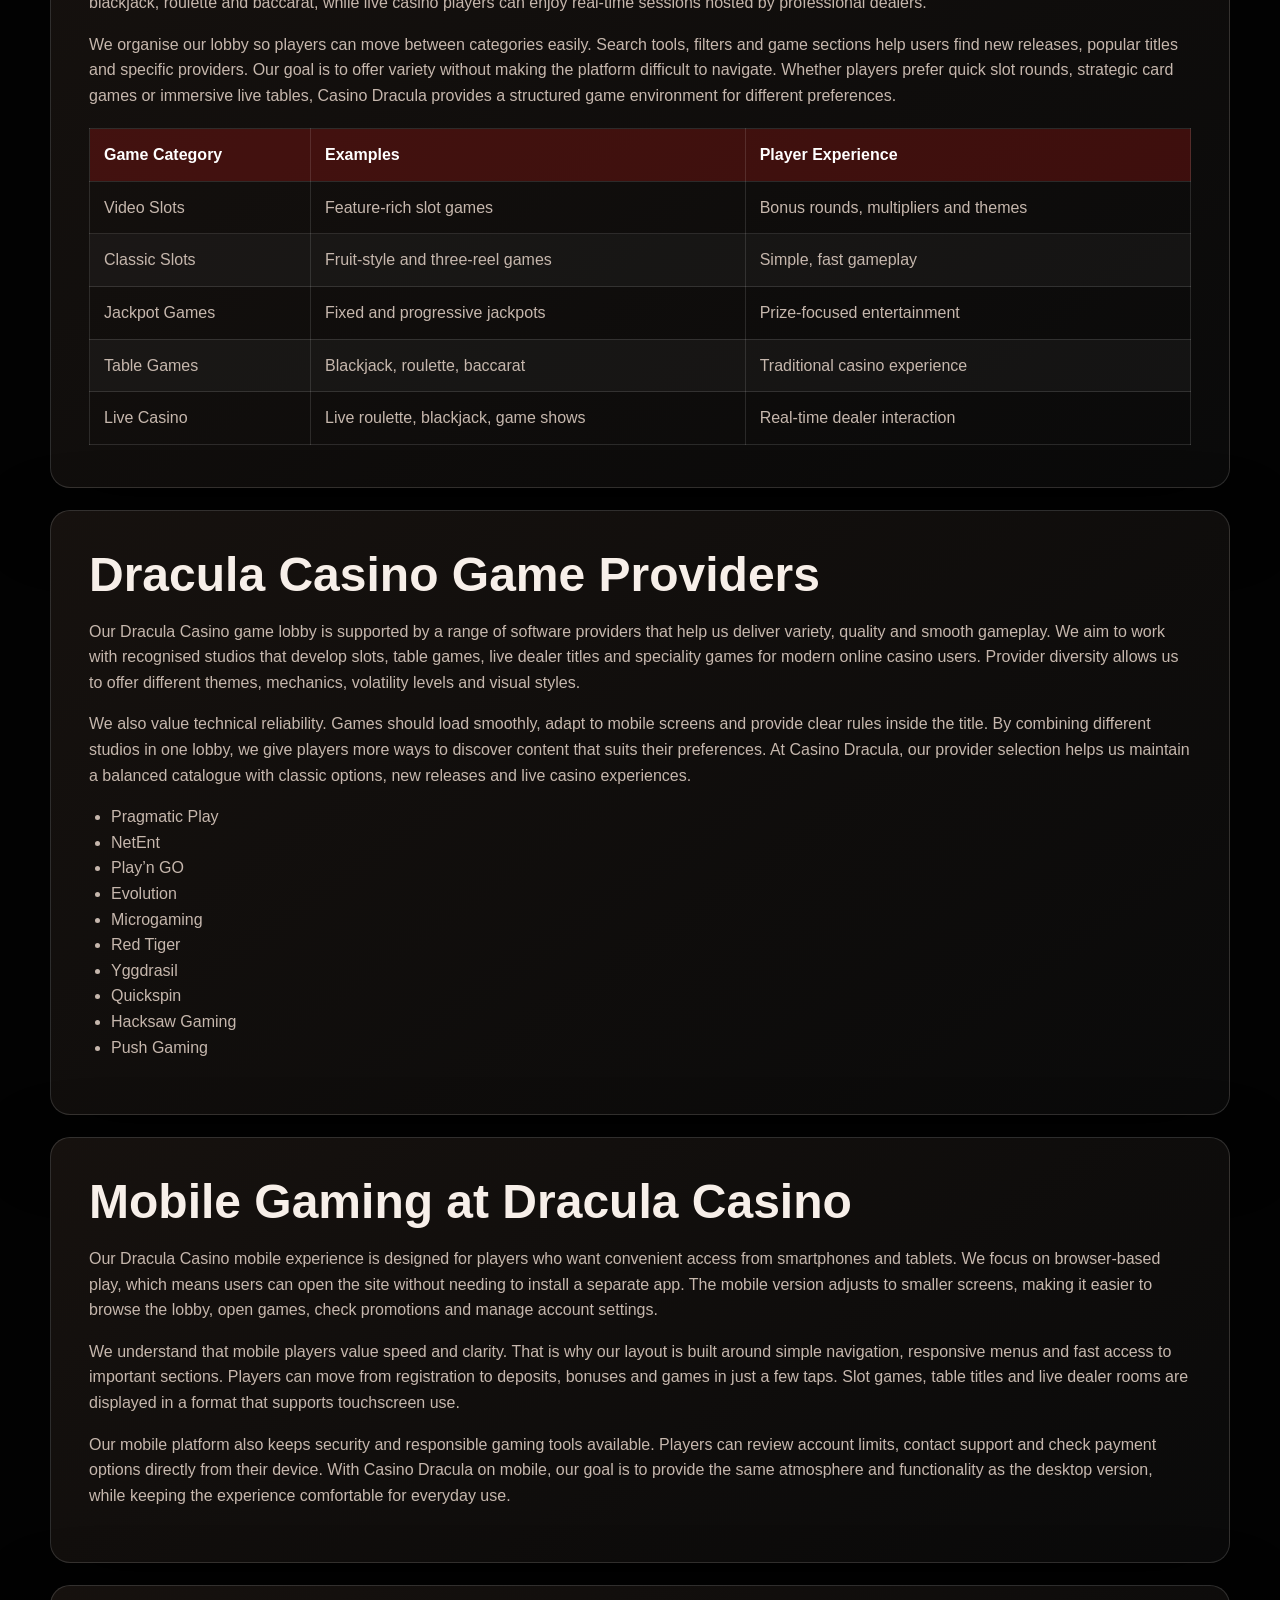
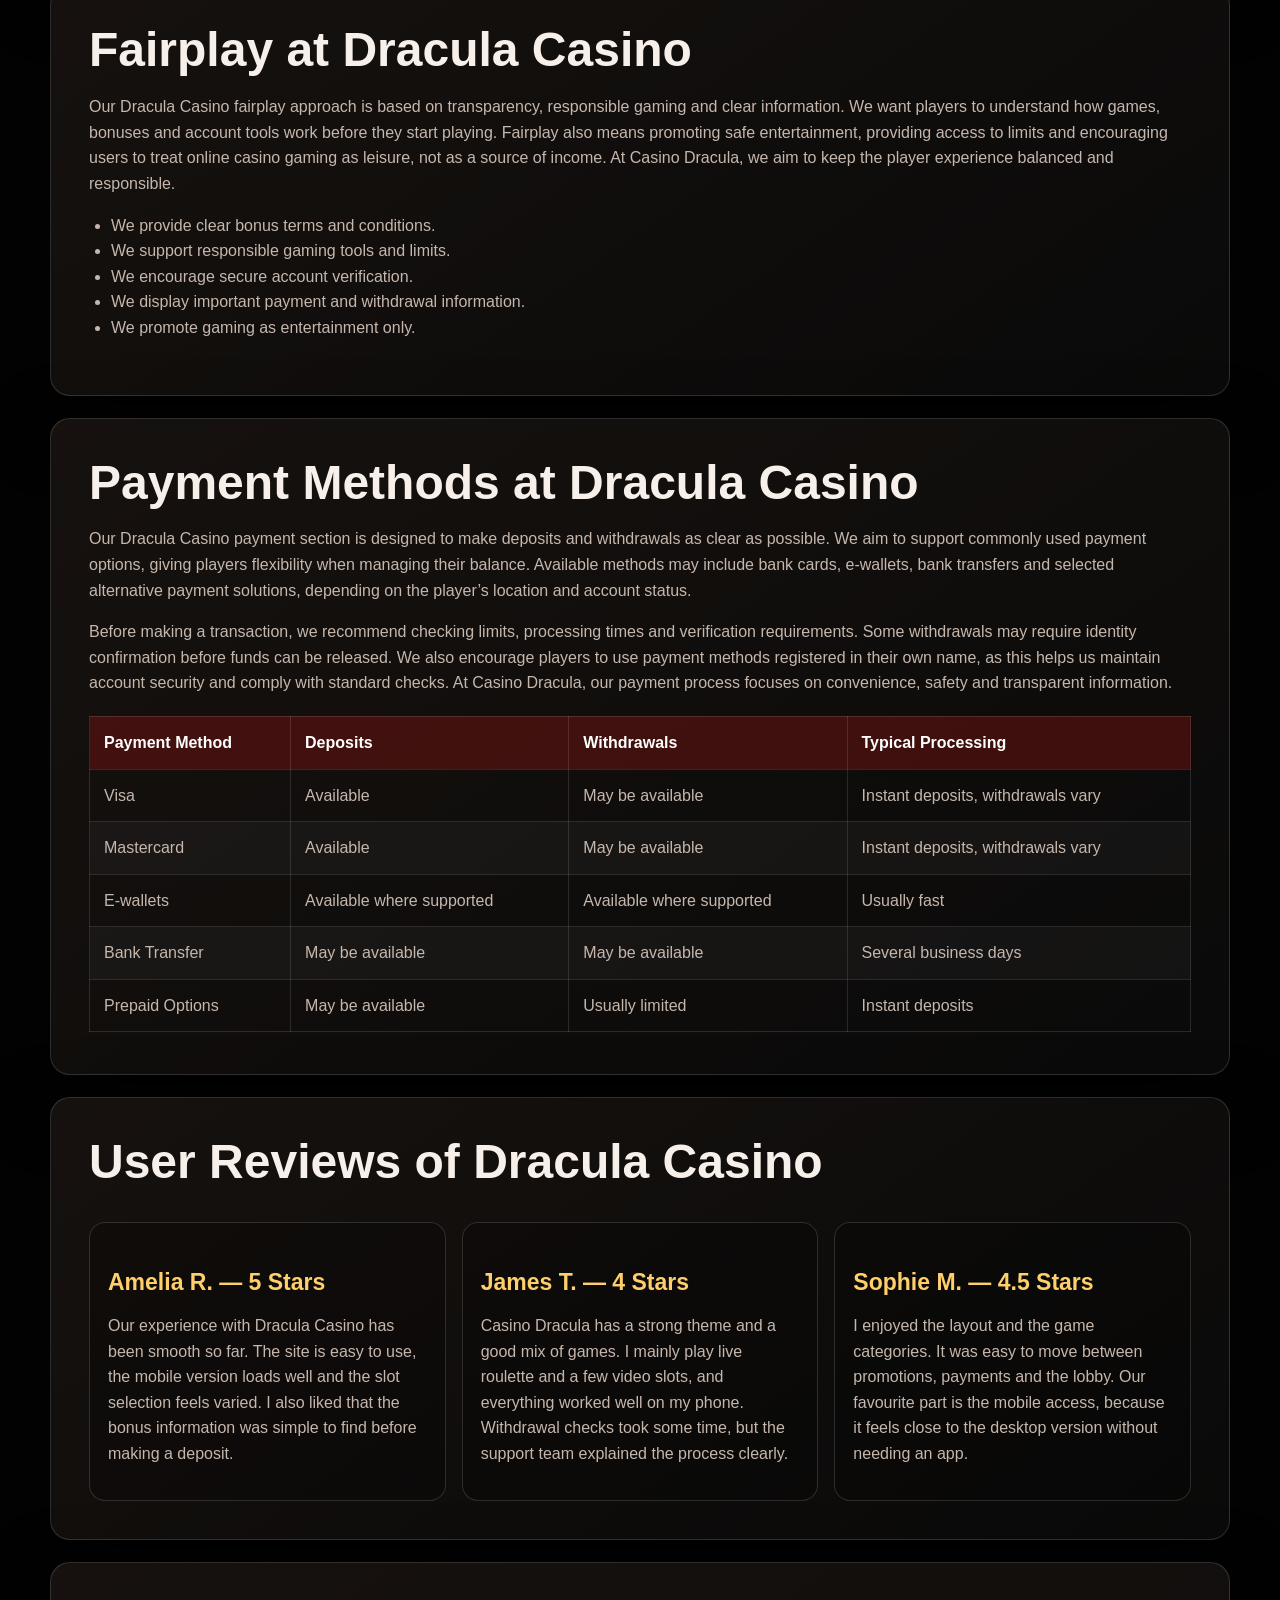
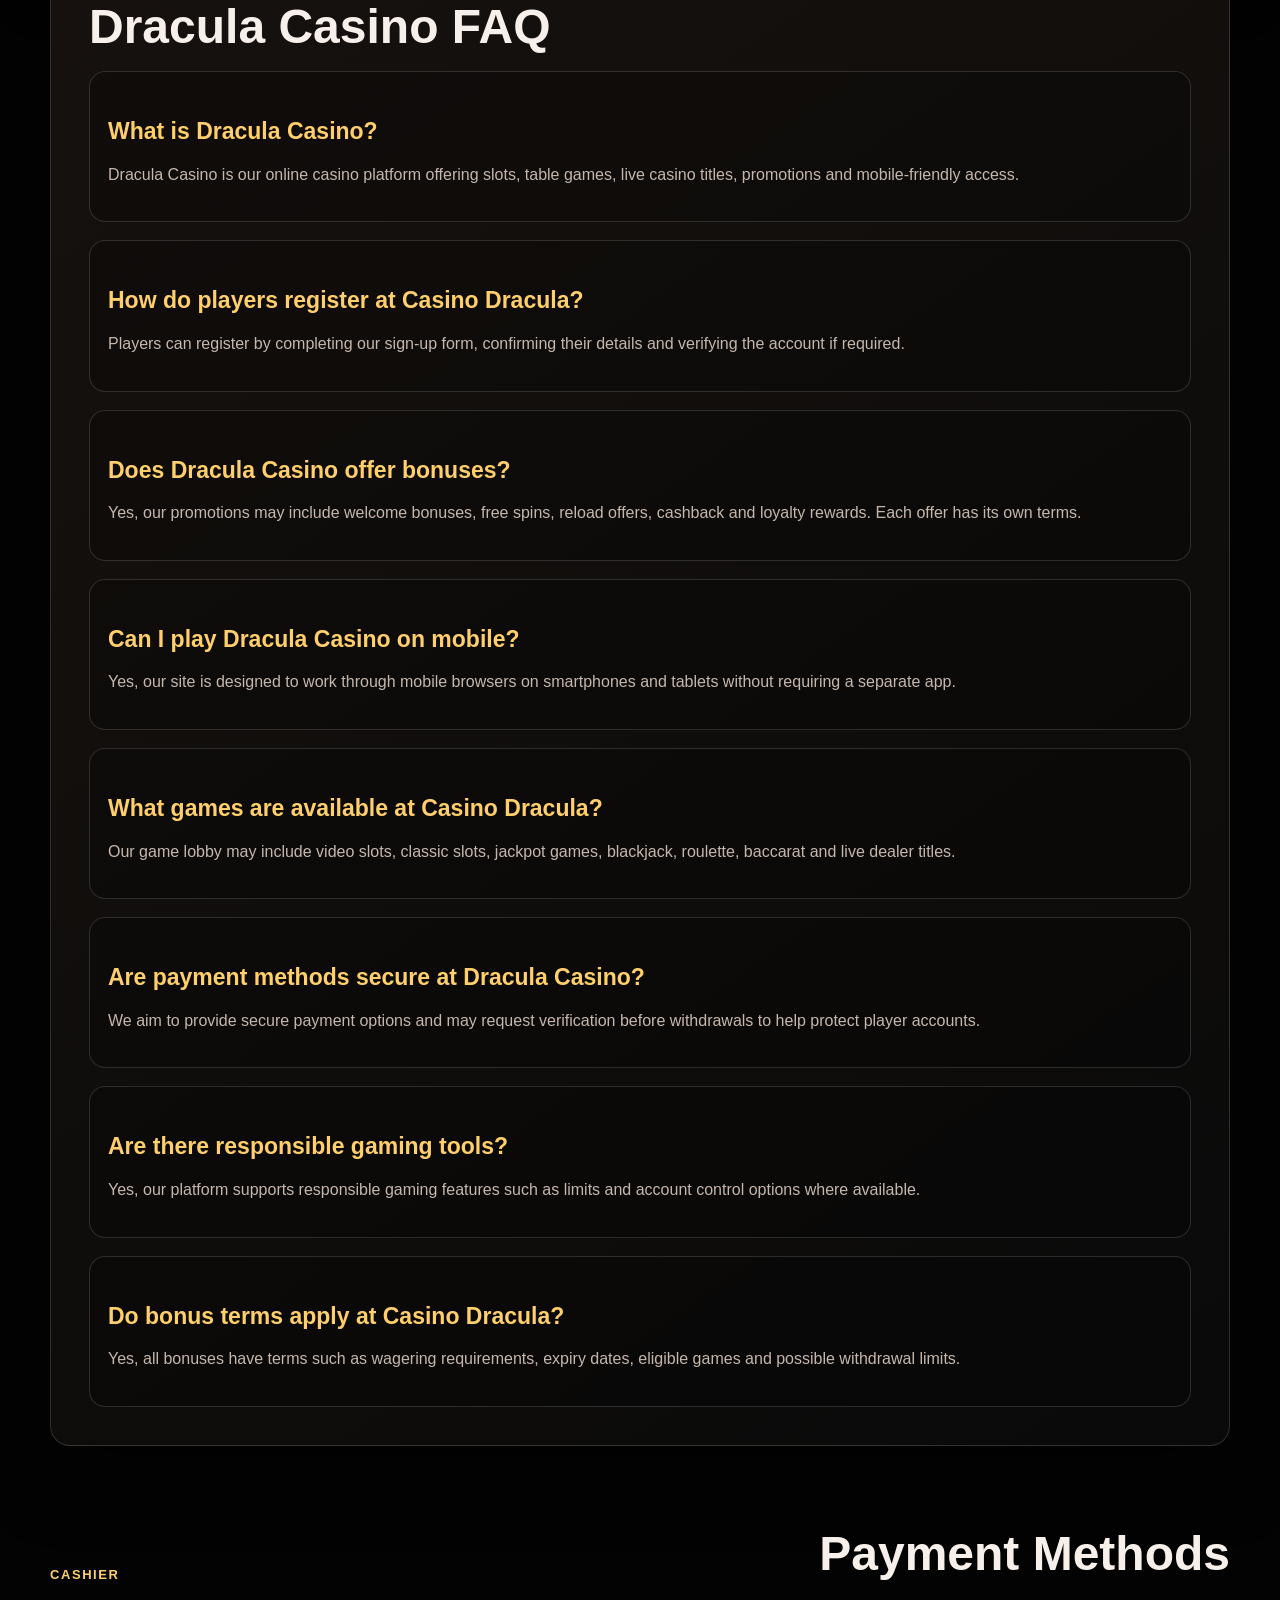
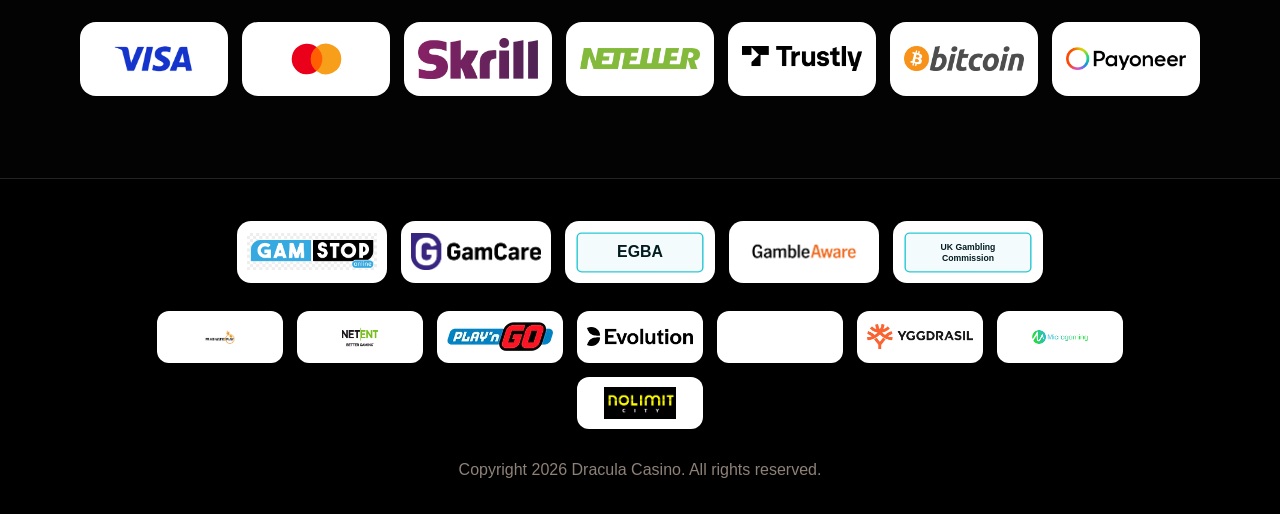
==== commit 07a9013f: "Remove visible meta copy from home pages" ====
--- a/en-gb/index.html
+++ b/en-gb/index.html
@@ -35,7 +35,6 @@
       <div class="hero-content">
         <p class="eyebrow">Official Casino Experience</p>
         <h1>Dracula Casino</h1>
-        <p class="hero-text">A black-glass casino homepage with gothic energy, quick access to games, and the complete Dracula Casino guide.</p>
         <div class="hero-actions">
           <a class="cta-button" href="/go/">Play here!</a>
           <a class="outline-button" href="#content">Read guide</a>
@@ -380,12 +379,6 @@
   </div>
 </section>
 
-<section>
-  <h2>Meta Tags</h2>
-
-  <p><strong>Meta Title:</strong> Dracula Casino Official Site | Welcome Bonus & Online Casino Games</p>
-  <p><strong>Meta Description:</strong> Join our Dracula Casino official homepage to explore welcome bonus offers, online slots, live casino games, secure payments, mobile play and current promotions.</p>
-</section>
     </section>
 
     <section class="payments-band" id="payments" aria-labelledby="payments-title">
